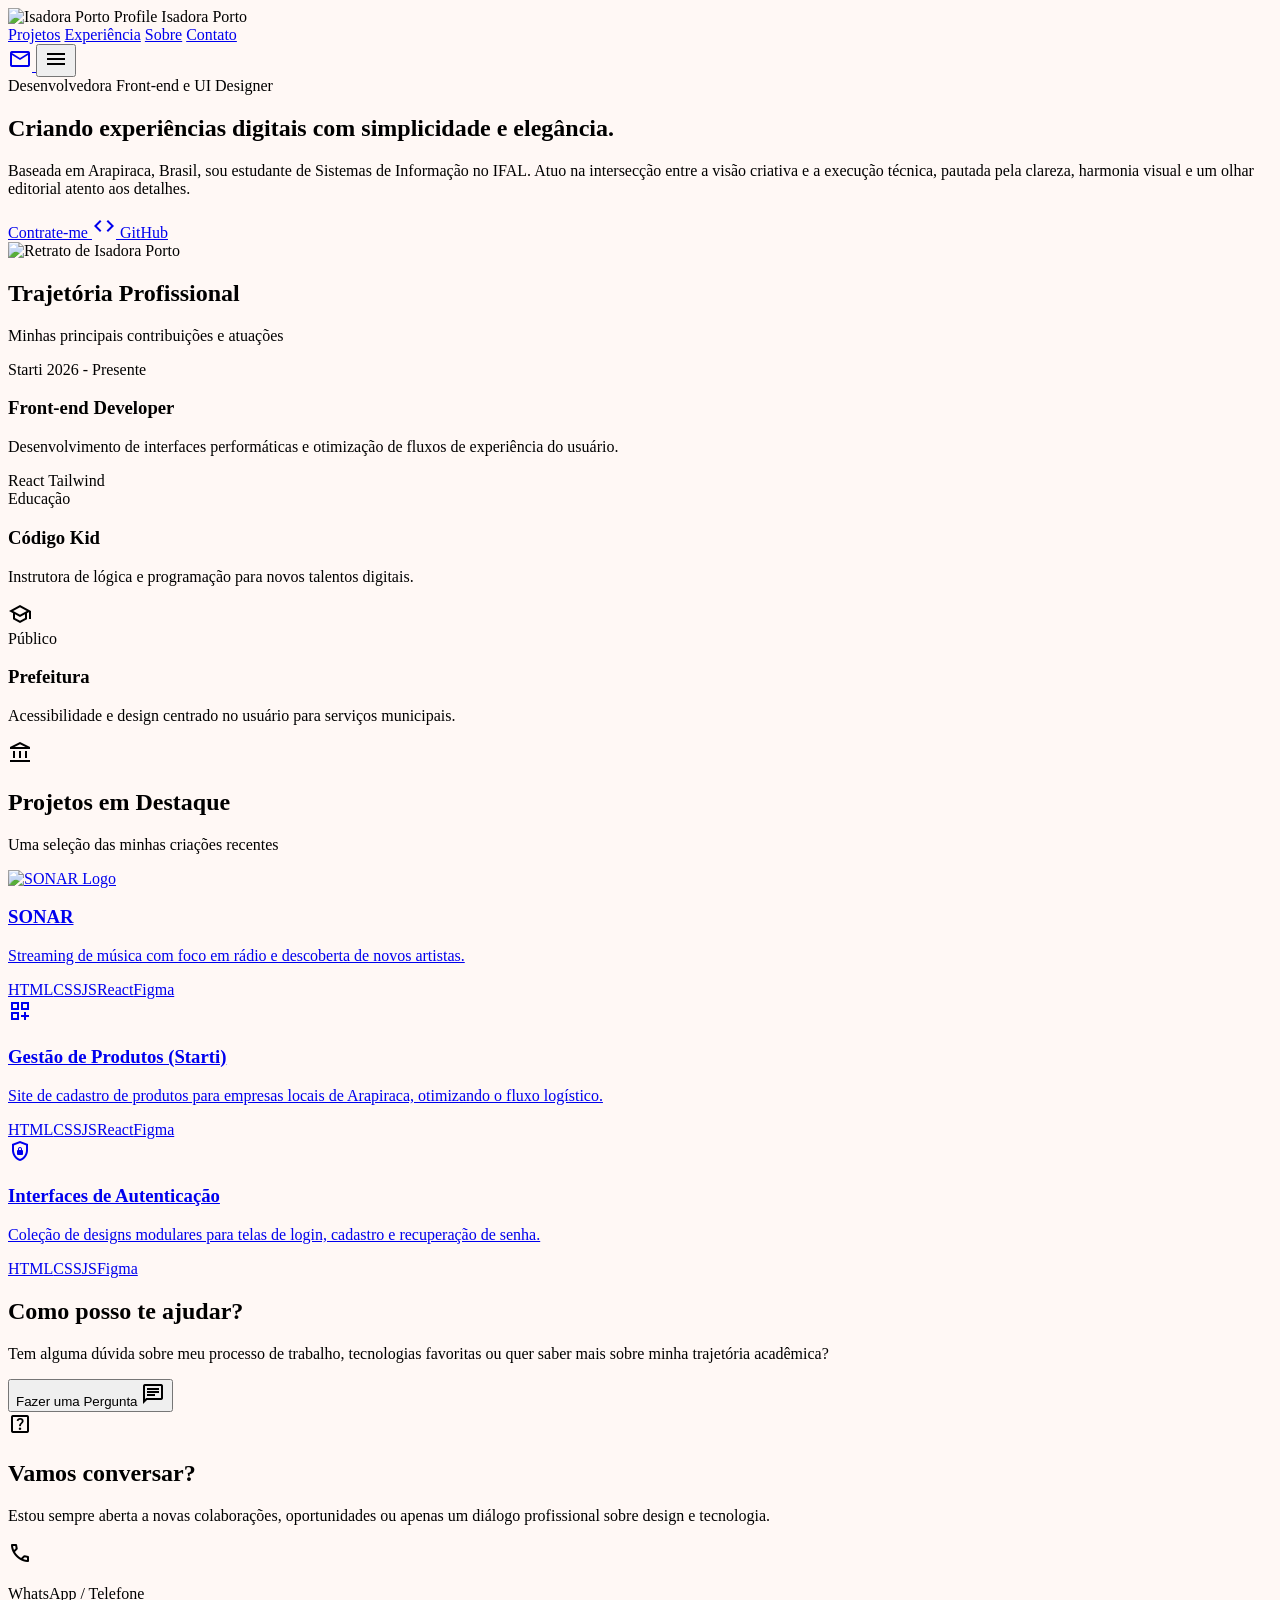
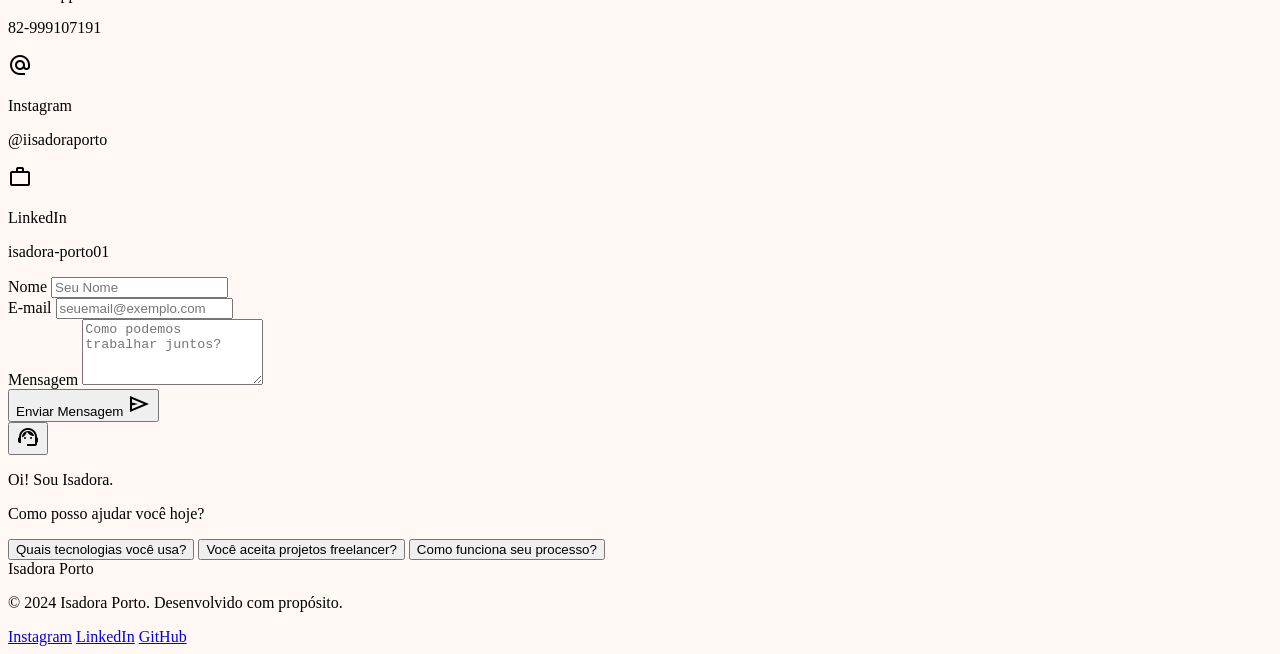
==== index.html @ 4c844b3c "update" ====
<!DOCTYPE html>

<html lang="pt-br"><head>
<meta charset="utf-8"/>
<meta content="width=device-width, initial-scale=1.0" name="viewport"/>
<title>Isadora Porto | Desenvolvedora Front-end e UI Designer</title>
<script src="https://cdn.tailwindcss.com?plugins=forms,container-queries"></script>
<link href="https://fonts.googleapis.com/css2?family=Manrope:wght@400;500;600;700;800&amp;display=swap" rel="stylesheet"/>
<link href="https://fonts.googleapis.com/css2?family=Material+Symbols+Outlined:wght,FILL@100..700,0..1&amp;display=swap" rel="stylesheet"/>
<script id="tailwind-config">
      tailwind.config = {
        darkMode: "class",
        theme: {
          extend: {
            "colors": {
                    "tertiary-fixed": "#f2e0c3",
                    "surface-container-high": "#efe6e2",
                    "primary-container": "#ba5737",
                    "surface-tint": "#9e4223",
                    "on-primary-container": "#fffbff",
                    "secondary-fixed": "#ffe088",
                    "inverse-primary": "#ffb59e",
                    "on-secondary-fixed-variant": "#574500",
                    "outline-variant": "#dcc0b9",
                    "surface-container": "#f5ece7",
                    "on-tertiary": "#ffffff",
                    "error": "#ba1a1a",
                    "surface": "#fff8f5",
                    "on-secondary-container": "#745c00",
                    "secondary-fixed-dim": "#e9c349",
                    "outline": "#89726b",
                    "on-tertiary-fixed": "#231a08",
                    "tertiary-fixed-dim": "#d5c5a8",
                    "tertiary-container": "#80735b",
                    "error-container": "#ffdad6",
                    "surface-container-highest": "#e9e1dc",
                    "on-primary-fixed-variant": "#7e2b0e",
                    "on-secondary-fixed": "#241a00",
                    "tertiary": "#675a43",
                    "background": "#fff8f5",
                    "on-surface": "#1e1b18",
                    "surface-dim": "#e1d8d4",
                    "on-tertiary-container": "#fffbff",
                    "secondary-container": "#fed65b",
                    "inverse-on-surface": "#f8efea",
                    "on-primary-fixed": "#3a0b00",
                    "on-secondary": "#ffffff",
                    "surface-container-low": "#fbf2ed",
                    "on-error-container": "#93000a",
                    "on-surface-variant": "#56423c",
                    "on-tertiary-fixed-variant": "#504530",
                    "on-error": "#ffffff",
                    "primary-fixed": "#ffdbd0",
                    "primary": "#9b4021",
                    "on-background": "#1e1b18",
                    "surface-variant": "#e9e1dc",
                    "on-primary": "#ffffff",
                    "inverse-surface": "#34302c",
                    "surface-container-lowest": "#ffffff",
                    "secondary": "#735c00",
                    "surface-bright": "#fff8f5",
                    "primary-fixed-dim": "#ffb59e"
            },
            "borderRadius": {
                    "DEFAULT": "0.125rem",
                    "lg": "0.25rem",
                    "xl": "0.5rem",
                    "full": "0.75rem"
            },
            "spacing": {
                    "md": "24px",
                    "sm": "12px",
                    "gutter": "24px",
                    "xl": "80px",
                    "lg": "48px",
                    "xs": "4px",
                    "margin-mobile": "20px",
                    "base": "8px",
                    "margin-desktop": "64px"
            },
            "fontFamily": {
                    "headline-xl": ["Manrope"],
                    "label-md": ["Manrope"],
                    "headline-lg-mobile": ["Manrope"],
                    "headline-lg": ["Manrope"],
                    "body-md": ["Manrope"],
                    "caption": ["Manrope"],
                    "body-lg": ["Manrope"]
            },
            "fontSize": {
                    "headline-xl": ["48px", {"lineHeight": "1.1", "letterSpacing": "-0.02em", "fontWeight": "700"}],
                    "label-md": ["14px", {"lineHeight": "1.2", "letterSpacing": "0.05em", "fontWeight": "600"}],
                    "headline-lg-mobile": ["28px", {"lineHeight": "1.2", "fontWeight": "600"}],
                    "headline-lg": ["32px", {"lineHeight": "1.2", "letterSpacing": "-0.01em", "fontWeight": "600"}],
                    "body-md": ["16px", {"lineHeight": "1.5", "fontWeight": "400"}],
                    "caption": ["12px", {"lineHeight": "1.4", "fontWeight": "500"}],
                    "body-lg": ["18px", {"lineHeight": "1.6", "fontWeight": "400"}]
            }
          },
        },
      }
    </script>
<style>
      body { background-color: #fff8f5; overflow-x: hidden; }
      .material-symbols-outlined {
        font-variation-settings: 'FILL' 0, 'wght' 400, 'GRAD' 0, 'opsz' 24;
      }
      .glass-card {
        background: rgba(255, 255, 255, 0.6);
        backdrop-filter: blur(10px);
        border: 1px solid rgba(230, 213, 184, 0.5);
      }
      .sahara-shape {
        position: absolute;
        z-index: -1;
        pointer-events: none;
        opacity: 0.15;
        animation: float 20s ease-in-out infinite alternate;
      }
      
      @keyframes float {
        0% { transform: translate(0, 0) rotate(0deg); }
        50% { transform: translate(20px, -20px) rotate(5deg); }
        100% { transform: translate(-10px, 15px) rotate(-3deg); }
      }

      .scroll-reveal {
        opacity: 0;
        transform: translateY(30px);
        transition: all 0.8s cubic-bezier(0.4, 0, 0.2, 1);
      }
      
      .scroll-reveal.active {
        opacity: 1;
        transform: translateY(0);
      }

      .transition-all {
        transition-duration: 300ms;
        transition-timing-function: ease;
      }

      .card-hover {
        transition: all 0.3s ease;
      }
      .card-hover:hover {
        transform: translateY(-8px);
        box-shadow: 0 20px 40px rgba(155, 64, 33, 0.1);
      }
    </style>
</head>
<body class="font-body-md text-on-surface selection:bg-primary-fixed selection:text-on-primary-fixed relative">
<!-- Enhanced Background Graphics -->
<div class="sahara-shape top-[-5%] left-[60%] w-[35vw] h-[35vw] rounded-full bg-primary-fixed-dim opacity-20 blur-3xl" style="animation-delay: 0s;"></div>
<div class="sahara-shape top-[25%] left-[-10%] w-[40vw] h-[25vw] rounded-[50%_50%_30%_70%/50%_30%_70%_50%] bg-secondary-fixed opacity-15 blur-2xl" style="animation-delay: -5s;"></div>
<div class="sahara-shape bottom-[20%] right-[10%] w-[25vw] h-[25vw] rounded-full bg-tertiary-fixed opacity-20 blur-3xl" style="animation-delay: -2s;"></div>
<div class="sahara-shape top-[20%] right-[15%] w-[15vw] h-[15vw] rounded-full bg-secondary-fixed opacity-10 blur-2xl" style="animation-delay: -8s;"></div>
<div class="sahara-shape top-[60%] left-[10%] w-[20vw] h-[10vw] rounded-full bg-primary-fixed opacity-10 blur-3xl" style="animation-delay: -12s;"></div>
<div class="sahara-shape top-[80%] right-[5%] w-[12vw] h-[12vw] rounded-xl rotate-12 bg-tertiary-fixed opacity-10 blur-xl" style="animation-delay: -4s;"></div>
<div class="sahara-shape top-[15%] left-[40%] w-[10vw] h-[2px] bg-primary rotate-45 opacity-10" style="animation-delay: -1s;"></div>
<div class="sahara-shape top-[45%] right-[25%] w-[150px] h-[150px] border border-secondary rounded-full opacity-10" style="animation-delay: -15s;"></div>
<div class="sahara-shape bottom-[35%] left-[15%] w-[80px] h-[80px] bg-tertiary-container rounded-lg rotate-12 opacity-5" style="animation-delay: -7s;"></div>
<div class="sahara-shape top-[10%] -left-[10%] w-[40vw] h-[40vw] rounded-full bg-primary-fixed-dim blur-3xl" style="animation-delay: -3s;"></div>
<div class="sahara-shape top-[40%] -right-[5%] w-[30vw] h-[30vw] rotate-45 bg-secondary-fixed blur-3xl" style="animation-delay: -9s;"></div>
<div class="sahara-shape bottom-[10%] left-[5%] w-[25vw] h-[25vw] rounded-[40%_60%_70%_30%/40%_50%_60%_70%] bg-tertiary-fixed blur-3xl" style="animation-delay: -11s;"></div>
<!-- TopNavBar -->
<nav class="fixed top-0 left-0 w-full z-50 transition-all duration-500">
<div class="flex justify-between items-center max-w-7xl mx-auto px-margin-mobile md:px-margin-desktop py-md w-full">
<div class="flex items-center gap-sm">
<img alt="Isadora Porto Profile" class="w-10 h-10 rounded-full object-cover border-2 border-primary-fixed hover:scale-110 transition-transform cursor-pointer" src="https://lh3.googleusercontent.com/aida-public/[base64]"/>
<span class="font-headline-lg text-headline-lg font-bold text-on-surface">Isadora Porto</span>
</div>
<div class="hidden md:flex gap-lg items-center">
<a class="text-on-surface-variant hover:text-primary transition-colors font-label-md text-label-md relative after:content-[''] after:absolute after:-bottom-1 after:left-0 after:w-0 after:h-0.5 after:bg-primary hover:after:w-full after:transition-all" href="#projects">Projetos</a>
<a class="text-on-surface-variant hover:text-primary transition-colors font-label-md text-label-md relative after:content-[''] after:absolute after:-bottom-1 after:left-0 after:w-0 after:h-0.5 after:bg-primary hover:after:w-full after:transition-all" href="#experience">Experiência</a>
<a class="text-primary font-bold border-b-2 border-primary font-label-md text-label-md" href="#about">Sobre</a>
<a class="text-on-surface-variant hover:text-primary transition-colors font-label-md text-label-md relative after:content-[''] after:absolute after:-bottom-1 after:left-0 after:w-0 after:h-0.5 after:bg-primary hover:after:w-full after:transition-all" href="#contact">Contato</a>
</div>
<div class="flex items-center gap-md">
<a class="text-primary hover:scale-125 transition-transform" href="mailto:isadoraporto@example.com">
<span class="material-symbols-outlined" data-icon="mail">mail</span>
</a>
<button class="md:hidden text-on-surface hover:rotate-90 transition-transform">
<span class="material-symbols-outlined" data-icon="menu">menu</span>
</button>
</div>
</div>
</nav>
<main class="pt-32 pb-xl px-margin-mobile md:px-margin-desktop max-w-7xl mx-auto relative z-10">
<!-- Hero Section: About Me -->
<section class="grid grid-cols-1 lg:grid-cols-12 gap-lg items-center mb-xl scroll-reveal active" id="about">
<div class="lg:col-span-7 order-2 lg:order-1">
<span class="font-label-md text-label-md text-primary tracking-widest uppercase mb-sm block">Desenvolvedora Front-end e UI Designer</span>
<h1 class="font-headline-xl text-headline-xl text-on-surface mb-md">
                    Criando experiências digitais com <span class="text-primary italic">simplicidade</span> e elegância.
                </h1>
<p class="font-body-lg text-body-lg text-on-surface-variant max-w-2xl mb-lg leading-relaxed">Baseada em Arapiraca, Brasil, sou estudante de Sistemas de Informação no IFAL. Atuo na intersecção entre a visão criativa e a execução técnica, pautada pela clareza, harmonia visual e um olhar editorial atento aos detalhes.</p>
<div class="flex flex-wrap gap-md">
<a class="bg-primary text-on-primary px-lg py-sm rounded-lg font-label-md text-label-md hover:brightness-110 hover:scale-105 hover:shadow-[0_0_20px_rgba(155,64,33,0.3)] transition-all active:scale-95 shadow-sm" href="#contact">
                        Contrate-me
                    </a>
<a class="border border-outline-variant px-lg py-sm rounded-lg font-label-md text-label-md hover:bg-surface-container hover:scale-105 transition-all flex items-center gap-sm bg-secondary-container text-on-secondary-container" href="https://github.com/isadoraporto" target="_blank">
<span class="material-symbols-outlined" data-icon="code">code</span> GitHub
                    </a>
</div>
</div>
<div class="lg:col-span-5 order-1 lg:order-2 flex justify-center">
<div class="relative w-full max-w-[400px]">
<div class="absolute -top-4 -right-4 w-full h-full border-2 border-primary-fixed rounded-full -z-10 translate-x-2 translate-y-2 animate-pulse"></div>
<img alt="Retrato de Isadora Porto" class="w-full h-auto rounded-full object-cover shadow-lg aspect-square hover:scale-105 transition-transform duration-700 cursor-zoom-in" src="https://lh3.googleusercontent.com/aida-public/[base64]"/>
</div>
</div>
</section>
<!-- Experience: Condensed Bento Grid -->
<section class="mb-xl scroll-reveal" id="experience">
<div class="flex flex-col md:flex-row justify-between items-end mb-lg gap-md">
<div>
<h2 class="font-headline-lg text-headline-lg text-on-surface">Trajetória Profissional</h2>
<p class="font-body-md text-body-md text-on-surface-variant">Minhas principais contribuições e atuações</p>
</div>
<div class="h-px bg-outline-variant flex-grow mx-lg hidden md:block mb-4"></div>
</div>
<div class="grid grid-cols-1 gap-gutter md:grid-cols-3">
<!-- Starti Card -->
<div class="bg-white p-md rounded-xl shadow-[0_4px_20px_rgba(45,41,38,0.04)] border border-outline-variant/30 flex flex-col justify-between card-hover group">
<div>
<div class="flex justify-between items-start mb-sm">
<span class="bg-tertiary-fixed text-on-tertiary-fixed px-sm py-xs rounded font-label-md text-label-md uppercase tracking-wider group-hover:bg-tertiary group-hover:text-white transition-colors">Starti</span>
<span class="font-caption text-caption text-on-surface-variant italic">2026 - Presente</span>
</div>
<h3 class="font-headline-lg text-headline-lg-mobile mb-xs group-hover:text-primary transition-colors">Front-end Developer</h3>
<p class="font-body-md text-body-md text-on-surface-variant leading-tight mb-md">
                            Desenvolvimento de interfaces performáticas e otimização de fluxos de experiência do usuário.
                        </p>
</div>
<div class="flex gap-xs flex-wrap">
<span class="bg-surface-container-high text-on-surface-variant px-sm py-xs rounded-full font-caption text-caption">React</span>
<span class="bg-surface-container-high text-on-surface-variant px-sm py-xs rounded-full font-caption text-caption">Tailwind</span>
</div>
</div>
<!-- Código Kid Card -->
<div class="bg-primary text-on-primary p-md rounded-xl shadow-lg flex flex-col justify-between card-hover hover:brightness-110 group">
<div>
<div class="flex justify-between items-start mb-sm">
<span class="bg-white/20 text-white px-sm py-xs rounded font-label-md text-label-md uppercase tracking-wider">Educação</span>
</div>
<h3 class="font-headline-lg text-headline-lg-mobile mb-xs">Código Kid</h3>
<p class="font-caption text-caption text-white/90 leading-tight">
                            Instrutora de lógica e programação para novos talentos digitais.
                        </p>
</div>
<div class="mt-md text-right group-hover:translate-x-2 transition-transform">
<span class="material-symbols-outlined text-2xl" data-icon="school">school</span>
</div>
</div>
<!-- Prefeitura Card -->
<div class="bg-surface-container-low p-md rounded-xl border border-outline-variant shadow-sm flex flex-col justify-between card-hover group">
<div>
<div class="flex justify-between items-start mb-sm">
<span class="bg-primary-fixed text-on-primary-fixed px-sm py-xs rounded font-label-md text-label-md uppercase tracking-wider group-hover:bg-primary group-hover:text-white transition-colors">Público</span>
</div>
<h3 class="font-headline-lg text-headline-lg-mobile mb-xs group-hover:text-primary transition-colors">Prefeitura</h3>
<p class="font-caption text-caption text-on-surface-variant leading-tight">
                            Acessibilidade e design centrado no usuário para serviços municipais.
                        </p>
</div>
<div class="mt-md text-right text-primary group-hover:scale-125 transition-transform">
<span class="material-symbols-outlined text-2xl" data-icon="account_balance">account_balance</span>
</div>
</div>
</div>
</section>
<!-- Projects Section -->
<section class="mb-xl scroll-reveal" id="projects">
<div class="flex flex-col md:flex-row justify-between items-end mb-lg gap-md">
<div>
<h2 class="font-headline-lg text-headline-lg text-on-surface">Projetos em Destaque</h2>
<p class="font-body-md text-body-md text-on-surface-variant">Uma seleção das minhas criações recentes</p>
</div>
<div class="h-px bg-outline-variant flex-grow mx-lg hidden md:block mb-4"></div>
</div>
<div class="grid grid-cols-1 md:grid-cols-3 gap-gutter">
<a class="bg-white p-lg rounded-xl border border-outline-variant/30 card-hover flex flex-col group" href="#">
<div class="w-full aspect-video bg-surface-container rounded-lg mb-md flex items-center justify-center group-hover:bg-primary-fixed/30 transition-colors overflow-hidden">
<img alt="SONAR Logo" class="w-full h-full object-contain p-4 group-hover:scale-110 transition-transform duration-500" src="https://lh3.googleusercontent.com/aida-public/[base64]"/>
</div>
<h3 class="font-headline-lg text-headline-lg-mobile mb-xs group-hover:text-primary transition-colors">SONAR</h3>
<p class="font-body-md text-body-md text-on-surface-variant flex-grow">Streaming de música com foco em rádio e descoberta de novos artistas.</p>
<div class="flex flex-wrap gap-xs mt-md"><span class="bg-surface-container-high text-on-surface-variant px-sm py-0.5 rounded-full text-[10px] font-semibold uppercase tracking-wider">HTML</span><span class="bg-surface-container-high text-on-surface-variant px-sm py-0.5 rounded-full text-[10px] font-semibold uppercase tracking-wider">CSS</span><span class="bg-surface-container-high text-on-surface-variant px-sm py-0.5 rounded-full text-[10px] font-semibold uppercase tracking-wider">JS</span><span class="bg-surface-container-high text-on-surface-variant px-sm py-0.5 rounded-full text-[10px] font-semibold uppercase tracking-wider">React</span><span class="bg-surface-container-high text-on-surface-variant px-sm py-0.5 rounded-full text-[10px] font-semibold uppercase tracking-wider">Figma</span></div></a>
<a class="bg-white p-lg rounded-xl border border-outline-variant/30 card-hover flex flex-col group" href="#">
<div class="w-full aspect-video bg-surface-container rounded-lg mb-md flex items-center justify-center group-hover:bg-primary-fixed/30 transition-colors">
<span class="material-symbols-outlined text-4xl text-primary group-hover:scale-125 transition-transform duration-500" data-icon="dashboard_customize">dashboard_customize</span>
</div>
<h3 class="font-headline-lg text-headline-lg-mobile mb-xs group-hover:text-primary transition-colors">Gestão de Produtos (Starti)</h3>
<p class="font-body-md text-body-md text-on-surface-variant flex-grow">Site de cadastro de produtos para empresas locais de Arapiraca, otimizando o fluxo logístico.</p>
<div class="flex flex-wrap gap-xs mt-md"><span class="bg-surface-container-high text-on-surface-variant px-sm py-0.5 rounded-full text-[10px] font-semibold uppercase tracking-wider">HTML</span><span class="bg-surface-container-high text-on-surface-variant px-sm py-0.5 rounded-full text-[10px] font-semibold uppercase tracking-wider">CSS</span><span class="bg-surface-container-high text-on-surface-variant px-sm py-0.5 rounded-full text-[10px] font-semibold uppercase tracking-wider">JS</span><span class="bg-surface-container-high text-on-surface-variant px-sm py-0.5 rounded-full text-[10px] font-semibold uppercase tracking-wider">React</span><span class="bg-surface-container-high text-on-surface-variant px-sm py-0.5 rounded-full text-[10px] font-semibold uppercase tracking-wider">Figma</span></div></a>
<a class="bg-white p-lg rounded-xl border border-outline-variant/30 card-hover flex flex-col group" href="#">
<div class="w-full aspect-video bg-surface-container rounded-lg mb-md flex items-center justify-center group-hover:bg-primary-fixed/30 transition-colors">
<span class="material-symbols-outlined text-4xl text-primary group-hover:scale-125 transition-transform duration-500" data-icon="shield_lock">shield_lock</span>
</div>
<h3 class="font-headline-lg text-headline-lg-mobile mb-xs group-hover:text-primary transition-colors">Interfaces de Autenticação</h3>
<p class="font-body-md text-body-md text-on-surface-variant flex-grow">Coleção de designs modulares para telas de login, cadastro e recuperação de senha.</p>
<div class="flex flex-wrap gap-xs mt-md"><span class="bg-surface-container-high text-on-surface-variant px-sm py-0.5 rounded-full text-[10px] font-semibold uppercase tracking-wider">HTML</span><span class="bg-surface-container-high text-on-surface-variant px-sm py-0.5 rounded-full text-[10px] font-semibold uppercase tracking-wider">CSS</span><span class="bg-surface-container-high text-on-surface-variant px-sm py-0.5 rounded-full text-[10px] font-semibold uppercase tracking-wider">JS</span><span class="bg-surface-container-high text-on-surface-variant px-sm py-0.5 rounded-full text-[10px] font-semibold uppercase tracking-wider">Figma</span></div></a>
</div>
</section>
<!-- Interactivity: Help Section -->
<section class="mb-xl bg-secondary-container text-on-secondary-container p-xl rounded-2xl relative overflow-hidden scroll-reveal" id="help-section">
<div class="absolute top-0 right-0 w-64 h-64 bg-white/10 rounded-full -mr-32 -mt-32 animate-pulse"></div>
<div class="relative z-10 flex flex-col md:flex-row items-center justify-between gap-lg">
<div class="max-w-xl">
<h2 class="font-headline-xl text-headline-xl mb-md">Como posso te ajudar?</h2>
<p class="font-body-lg text-body-lg mb-lg opacity-90">Tem alguma dúvida sobre meu processo de trabalho, tecnologias favoritas ou quer saber mais sobre minha trajetória acadêmica?</p>
<div class="flex gap-md">
<button class="bg-on-secondary-container text-secondary-container px-lg py-sm rounded-lg font-bold hover:brightness-110 hover:scale-105 hover:shadow-xl transition-all flex items-center gap-sm active:scale-95 group">
                            Fazer uma Pergunta <span class="material-symbols-outlined group-hover:translate-x-1 transition-transform">chat</span>
</button>
</div>
</div>
<div class="hidden md:block">
<span class="material-symbols-outlined text-[120px] opacity-20 animate-bounce" data-icon="help_center" style="animation-duration: 3s;">help_center</span>
</div>
</div>
</section>
<!-- Contact & Connections -->
<section class="grid grid-cols-1 lg:grid-cols-2 gap-xl bg-white p-lg md:p-xl rounded-2xl shadow-[0_4px_20px_rgba(45,41,38,0.04)] border border-outline-variant/20 scroll-reveal" id="contact">
<div>
<h2 class="font-headline-xl text-headline-xl mb-md">Vamos conversar?</h2>
<p class="font-body-lg text-body-lg text-on-surface-variant mb-lg">
                    Estou sempre aberta a novas colaborações, oportunidades ou apenas um diálogo profissional sobre design e tecnologia.
                </p>
<div class="space-y-md">
<div class="flex items-center gap-md group cursor-pointer">
<div class="w-12 h-12 rounded-full bg-surface-container flex items-center justify-center group-hover:bg-primary group-hover:scale-110 transition-all">
<span class="material-symbols-outlined text-primary group-hover:text-white transition-colors" data-icon="phone">phone</span>
</div>
<div>
<p class="font-caption text-caption text-on-surface-variant">WhatsApp / Telefone</p>
<p class="font-body-md text-body-md font-bold text-on-surface group-hover:text-primary transition-colors">82-999107191</p>
</div>
</div>
<div class="flex items-center gap-md group cursor-pointer">
<div class="w-12 h-12 rounded-full bg-surface-container flex items-center justify-center group-hover:bg-primary group-hover:scale-110 transition-all">
<span class="material-symbols-outlined text-primary group-hover:text-white transition-colors" data-icon="alternate_email">alternate_email</span>
</div>
<div>
<p class="font-caption text-caption text-on-surface-variant">Instagram</p>
<p class="font-body-md text-body-md font-bold text-on-surface group-hover:text-primary transition-colors">@iisadoraporto</p>
</div>
</div>
<div class="flex items-center gap-md group cursor-pointer">
<div class="w-12 h-12 rounded-full bg-surface-container flex items-center justify-center group-hover:bg-primary group-hover:scale-110 transition-all">
<span class="material-symbols-outlined text-primary group-hover:text-white transition-colors" data-icon="work">work</span>
</div>
<div>
<p class="font-caption text-caption text-on-surface-variant">LinkedIn</p>
<p class="font-body-md text-body-md font-bold text-on-surface group-hover:text-primary transition-colors">isadora-porto01</p>
</div>
</div>
</div>
</div>
<div class="bg-surface-container-low p-md md:p-lg rounded-xl">
<form class="space-y-md">
<div>
<label class="font-label-md text-label-md block mb-xs text-on-surface-variant">Nome</label>
<input class="w-full bg-white border border-outline-variant rounded-lg p-sm focus:ring-2 focus:ring-primary focus:border-primary outline-none transition-all" placeholder="Seu Nome" type="text"/>
</div>
<div>
<label class="font-label-md text-label-md block mb-xs text-on-surface-variant">E-mail</label>
<input class="w-full bg-white border border-outline-variant rounded-lg p-sm focus:ring-2 focus:ring-primary focus:border-primary outline-none transition-all" placeholder="seuemail@exemplo.com" type="email"/>
</div>
<div>
<label class="font-label-md text-label-md block mb-xs text-on-surface-variant">Mensagem</label>
<textarea class="w-full bg-white border border-outline-variant rounded-lg p-sm focus:ring-2 focus:ring-primary focus:border-primary outline-none transition-all" placeholder="Como podemos trabalhar juntos?" rows="4"></textarea>
</div>
<button class="w-full bg-primary text-on-primary py-md rounded-lg font-bold hover:brightness-110 hover:scale-[1.02] hover:shadow-[0_0_20px_rgba(155,64,33,0.3)] transition-all flex justify-center items-center gap-sm active:scale-95 group" type="submit">
                        Enviar Mensagem <span class="material-symbols-outlined group-hover:translate-x-1 transition-transform" data-icon="send">send</span>
</button>
</form>
</div>
</section>
</main>
<!-- Floating Chat Box Placeholder -->
<div class="fixed bottom-6 right-6 z-[60] group">
<button class="bg-primary text-on-primary w-14 h-14 rounded-full shadow-lg flex items-center justify-center hover:scale-110 hover:shadow-2xl transition-all duration-300">
<span class="material-symbols-outlined animate-pulse">support_agent</span>
</button>
<div class="absolute bottom-16 right-0 w-72 bg-white rounded-xl shadow-2xl p-md border border-outline-variant scale-0 origin-bottom-right group-hover:scale-100 transition-all duration-500 cubic-bezier(0.175, 0.885, 0.32, 1.275) opacity-0 group-hover:opacity-100">
<p class="font-bold mb-xs text-on-surface">Oi! Sou Isadora.</p>
<p class="text-caption text-on-surface-variant mb-md">Como posso ajudar você hoje?</p>
<div class="space-y-xs">
<button class="w-full text-left p-sm text-caption bg-surface-container rounded-lg hover:bg-primary hover:text-white transition-all transform hover:translate-x-1">Quais tecnologias você usa?</button>
<button class="w-full text-left p-sm text-caption bg-surface-container rounded-lg hover:bg-primary hover:text-white transition-all transform hover:translate-x-1">Você aceita projetos freelancer?</button>
<button class="w-full text-left p-sm text-caption bg-surface-container rounded-lg hover:bg-primary hover:text-white transition-all transform hover:translate-x-1">Como funciona seu processo?</button>
</div>
</div>
</div>
<!-- Footer -->
<footer class="bg-surface-container border-t border-outline-variant relative z-10">
<div class="max-w-7xl mx-auto px-margin-mobile md:px-margin-desktop py-lg w-full flex flex-col md:flex-row justify-between items-center gap-md">
<div class="flex flex-col items-center md:items-start">
<span class="font-label-md text-label-md font-bold text-on-surface hover:text-primary transition-colors cursor-default">Isadora Porto</span>
<p class="font-caption text-caption text-on-surface-variant mt-xs">© 2024 Isadora Porto. Desenvolvido com propósito.</p>
</div>
<div class="flex gap-lg">
<a class="text-on-surface-variant hover:text-primary transition-all flex items-center gap-xs font-label-md text-label-md hover:scale-110" href="https://instagram.com/iisadoraporto" target="_blank">Instagram</a>
<a class="text-on-surface-variant hover:text-primary transition-all flex items-center gap-xs font-label-md text-label-md hover:scale-110" href="https://linkedin.com/in/isadora-porto01" target="_blank">LinkedIn</a>
<a class="text-on-surface-variant hover:text-primary transition-all flex items-center gap-xs font-label-md text-label-md hover:scale-110" href="https://github.com/isadoraporto" target="_blank">GitHub</a>
</div>
</div>
</footer>
<script>
        // Scroll Animations Handler
        const revealElements = document.querySelectorAll('.scroll-reveal');
        const revealObserver = new IntersectionObserver((entries) => {
            entries.forEach(entry => {
                if (entry.isIntersecting) {
                    entry.target.classList.add('active');
                }
            });
        }, { threshold: 0.1 });

        revealElements.forEach(el => revealObserver.observe(el));

        // Navbar Scroll Effect
        window.addEventListener('scroll', () => {
            const nav = document.querySelector('nav');
            if (window.scrollY > 50) {
                nav.classList.add('shadow-md', 'bg-background/95', 'backdrop-blur-md', 'py-1');
            } else {
                nav.classList.remove('shadow-md', 'bg-background/95', 'backdrop-blur-md', 'py-1');
            }
        });

        // Smooth Scrolling
        document.querySelectorAll('a[href^="#"]').forEach(anchor => {
            anchor.addEventListener('click', function (e) {
                e.preventDefault();
                const target = document.querySelector(this.getAttribute('href'));
                if (target) {
                    target.scrollIntoView({
                        behavior: 'smooth'
                    });
                }
            });
        });
    </script>
</body></html>
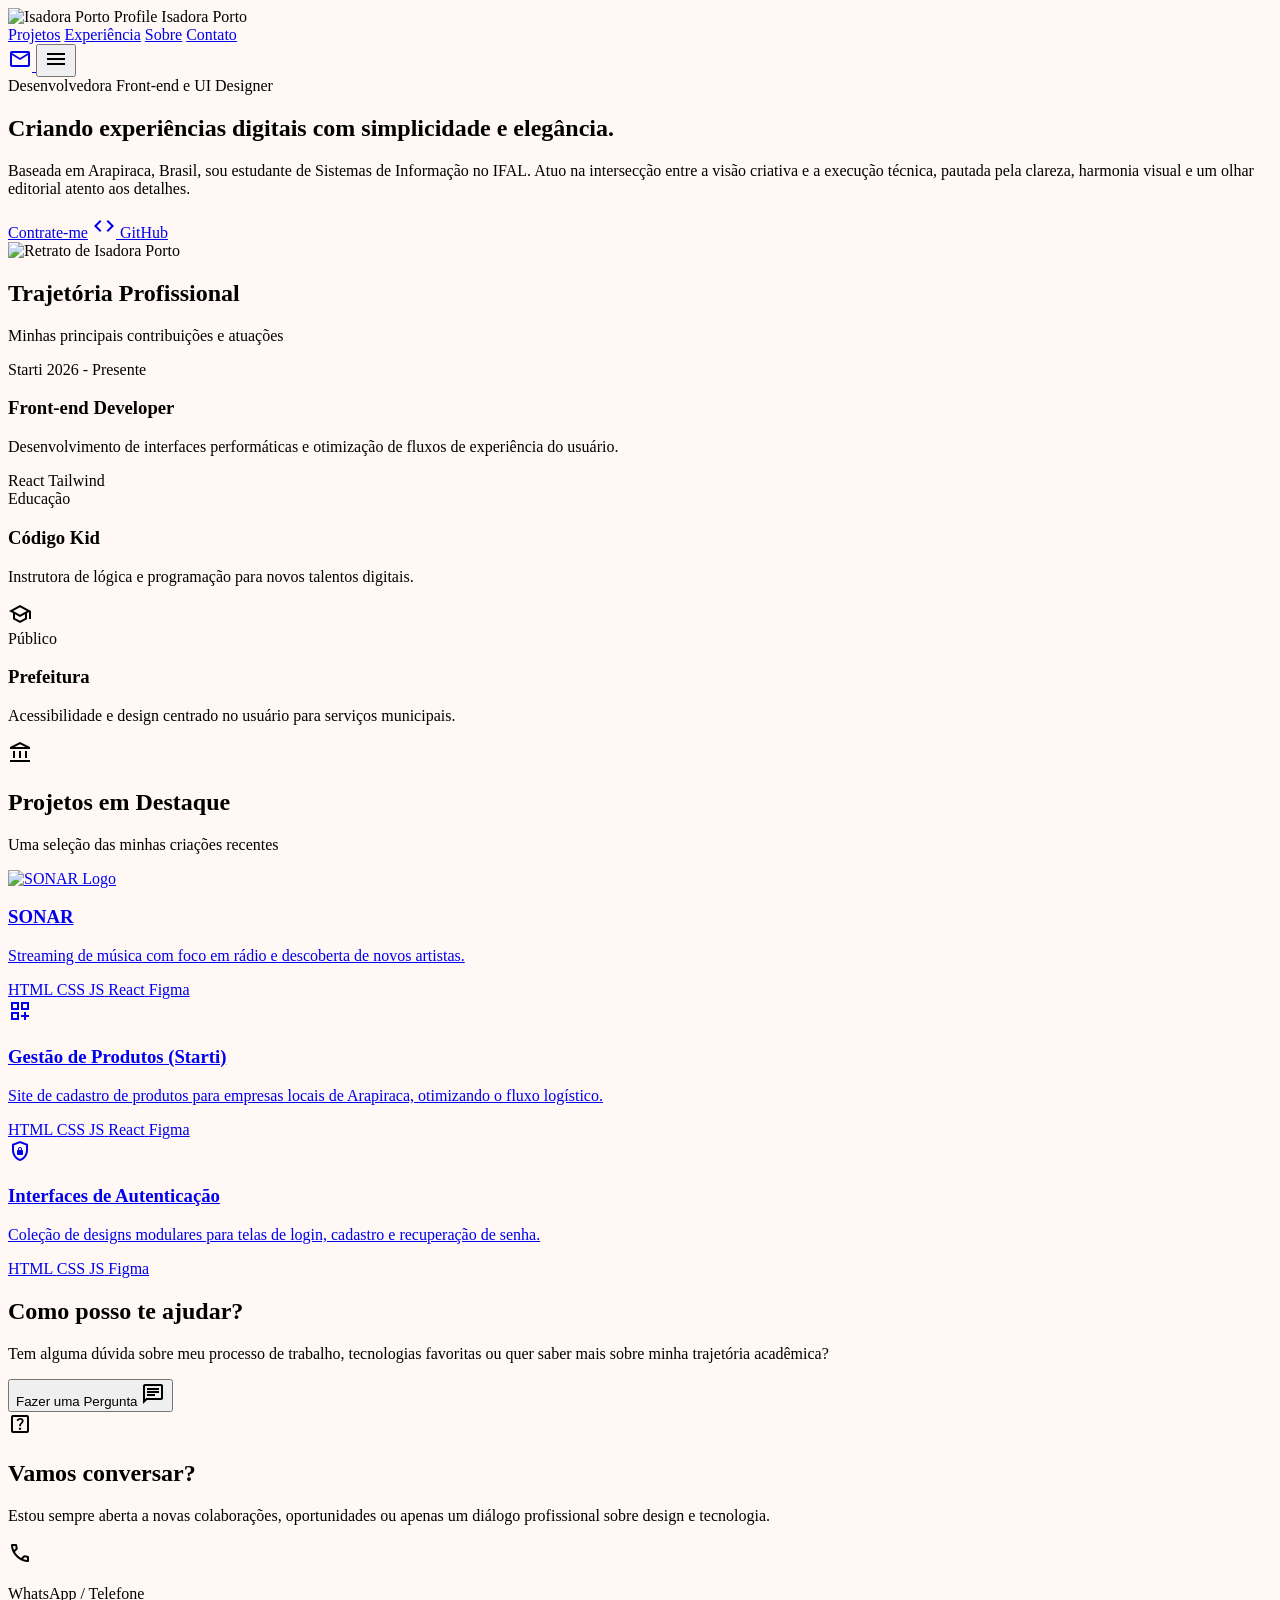
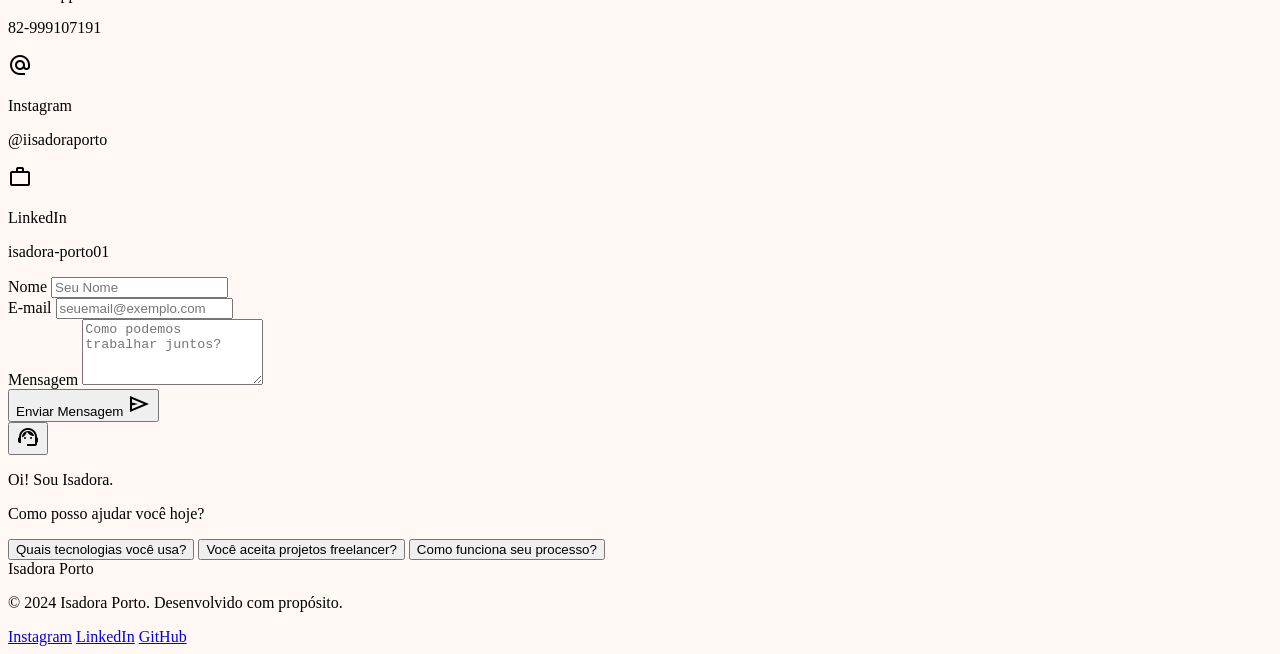
==== commit e4f4a86c: "update" ====
--- a/index.html
+++ b/index.html
@@ -1,447 +1,391 @@
 <!DOCTYPE html>
-
-<html lang="pt-br"><head>
-<meta charset="utf-8"/>
-<meta content="width=device-width, initial-scale=1.0" name="viewport"/>
-<title>Isadora Porto | Desenvolvedora Front-end e UI Designer</title>
-<script src="https://cdn.tailwindcss.com?plugins=forms,container-queries"></script>
-<link href="https://fonts.googleapis.com/css2?family=Manrope:wght@400;500;600;700;800&amp;display=swap" rel="stylesheet"/>
-<link href="https://fonts.googleapis.com/css2?family=Material+Symbols+Outlined:wght,FILL@100..700,0..1&amp;display=swap" rel="stylesheet"/>
-<script id="tailwind-config">
-      tailwind.config = {
-        darkMode: "class",
-        theme: {
-          extend: {
-            "colors": {
-                    "tertiary-fixed": "#f2e0c3",
-                    "surface-container-high": "#efe6e2",
-                    "primary-container": "#ba5737",
-                    "surface-tint": "#9e4223",
-                    "on-primary-container": "#fffbff",
-                    "secondary-fixed": "#ffe088",
-                    "inverse-primary": "#ffb59e",
-                    "on-secondary-fixed-variant": "#574500",
-                    "outline-variant": "#dcc0b9",
-                    "surface-container": "#f5ece7",
-                    "on-tertiary": "#ffffff",
-                    "error": "#ba1a1a",
-                    "surface": "#fff8f5",
-                    "on-secondary-container": "#745c00",
-                    "secondary-fixed-dim": "#e9c349",
-                    "outline": "#89726b",
-                    "on-tertiary-fixed": "#231a08",
-                    "tertiary-fixed-dim": "#d5c5a8",
-                    "tertiary-container": "#80735b",
-                    "error-container": "#ffdad6",
-                    "surface-container-highest": "#e9e1dc",
-                    "on-primary-fixed-variant": "#7e2b0e",
-                    "on-secondary-fixed": "#241a00",
-                    "tertiary": "#675a43",
-                    "background": "#fff8f5",
-                    "on-surface": "#1e1b18",
-                    "surface-dim": "#e1d8d4",
-                    "on-tertiary-container": "#fffbff",
-                    "secondary-container": "#fed65b",
-                    "inverse-on-surface": "#f8efea",
-                    "on-primary-fixed": "#3a0b00",
-                    "on-secondary": "#ffffff",
-                    "surface-container-low": "#fbf2ed",
-                    "on-error-container": "#93000a",
-                    "on-surface-variant": "#56423c",
-                    "on-tertiary-fixed-variant": "#504530",
-                    "on-error": "#ffffff",
-                    "primary-fixed": "#ffdbd0",
-                    "primary": "#9b4021",
-                    "on-background": "#1e1b18",
-                    "surface-variant": "#e9e1dc",
-                    "on-primary": "#ffffff",
-                    "inverse-surface": "#34302c",
-                    "surface-container-lowest": "#ffffff",
-                    "secondary": "#735c00",
-                    "surface-bright": "#fff8f5",
-                    "primary-fixed-dim": "#ffb59e"
-            },
-            "borderRadius": {
-                    "DEFAULT": "0.125rem",
-                    "lg": "0.25rem",
-                    "xl": "0.5rem",
-                    "full": "0.75rem"
-            },
-            "spacing": {
-                    "md": "24px",
-                    "sm": "12px",
-                    "gutter": "24px",
-                    "xl": "80px",
-                    "lg": "48px",
-                    "xs": "4px",
-                    "margin-mobile": "20px",
-                    "base": "8px",
-                    "margin-desktop": "64px"
-            },
-            "fontFamily": {
-                    "headline-xl": ["Manrope"],
-                    "label-md": ["Manrope"],
-                    "headline-lg-mobile": ["Manrope"],
-                    "headline-lg": ["Manrope"],
-                    "body-md": ["Manrope"],
-                    "caption": ["Manrope"],
-                    "body-lg": ["Manrope"]
-            },
-            "fontSize": {
-                    "headline-xl": ["48px", {"lineHeight": "1.1", "letterSpacing": "-0.02em", "fontWeight": "700"}],
-                    "label-md": ["14px", {"lineHeight": "1.2", "letterSpacing": "0.05em", "fontWeight": "600"}],
-                    "headline-lg-mobile": ["28px", {"lineHeight": "1.2", "fontWeight": "600"}],
-                    "headline-lg": ["32px", {"lineHeight": "1.2", "letterSpacing": "-0.01em", "fontWeight": "600"}],
-                    "body-md": ["16px", {"lineHeight": "1.5", "fontWeight": "400"}],
-                    "caption": ["12px", {"lineHeight": "1.4", "fontWeight": "500"}],
-                    "body-lg": ["18px", {"lineHeight": "1.6", "fontWeight": "400"}]
-            }
+<html lang="pt-br">
+<head>
+  <meta charset="utf-8"/>
+  <meta content="width=device-width, initial-scale=1.0" name="viewport"/>
+  <title>Isadora Porto | Desenvolvedora Front-end e UI Designer</title>
+
+  <script src="https://cdn.tailwindcss.com?plugins=forms,container-queries"></script>
+  <link href="https://fonts.googleapis.com/css2?family=Manrope:wght@400;500;600;700;800&display=swap" rel="stylesheet"/>
+  <link href="https://fonts.googleapis.com/css2?family=Material+Symbols+Outlined:wght,FILL@100..700,0..1&display=swap" rel="stylesheet"/>
+
+  <script>
+    tailwind.config = {
+      darkMode: "class",
+      theme: {
+        extend: {
+          colors: {
+            "tertiary-fixed": "#f2e0c3",
+            "surface-container-high": "#efe6e2",
+            "primary-container": "#ba5737",
+            "surface-tint": "#9e4223",
+            "on-primary-container": "#fffbff",
+            "secondary-fixed": "#ffe088",
+            "inverse-primary": "#ffb59e",
+            "on-secondary-fixed-variant": "#574500",
+            "outline-variant": "#dcc0b9",
+            "surface-container": "#f5ece7",
+            "on-tertiary": "#ffffff",
+            "error": "#ba1a1a",
+            "surface": "#fff8f5",
+            "on-secondary-container": "#745c00",
+            "secondary-fixed-dim": "#e9c349",
+            "outline": "#89726b",
+            "on-tertiary-fixed": "#231a08",
+            "tertiary-fixed-dim": "#d5c5a8",
+            "tertiary-container": "#80735b",
+            "error-container": "#ffdad6",
+            "surface-container-highest": "#e9e1dc",
+            "on-primary-fixed-variant": "#7e2b0e",
+            "on-secondary-fixed": "#241a00",
+            "tertiary": "#675a43",
+            "background": "#fff8f5",
+            "on-surface": "#1e1b18",
+            "surface-dim": "#e1d8d4",
+            "on-tertiary-container": "#fffbff",
+            "secondary-container": "#fed65b",
+            "inverse-on-surface": "#f8efea",
+            "on-primary-fixed": "#3a0b00",
+            "on-secondary": "#ffffff",
+            "surface-container-low": "#fbf2ed",
+            "on-error-container": "#93000a",
+            "on-surface-variant": "#56423c",
+            "on-tertiary-fixed-variant": "#504530",
+            "on-error": "#ffffff",
+            "primary-fixed": "#ffdbd0",
+            "primary": "#9b4021",
+            "on-background": "#1e1b18",
+            "surface-variant": "#e9e1dc",
+            "on-primary": "#ffffff",
+            "inverse-surface": "#34302c",
+            "surface-container-lowest": "#ffffff",
+            "secondary": "#735c00",
+            "surface-bright": "#fff8f5",
+            "primary-fixed-dim": "#ffb59e"
           },
-        },
+          borderRadius: {
+            "DEFAULT": "0.125rem",
+            "lg": "0.25rem",
+            "xl": "0.5rem",
+            "full": "0.75rem"
+          },
+          spacing: {
+            "md": "24px",
+            "sm": "12px",
+            "gutter": "24px",
+            "xl": "80px",
+            "lg": "48px",
+            "xs": "4px",
+            "margin-mobile": "20px",
+            "base": "8px",
+            "margin-desktop": "64px"
+          },
+          fontFamily: {
+            "headline-xl": ["Manrope"],
+            "label-md": ["Manrope"],
+            "headline-lg-mobile": ["Manrope"],
+            "headline-lg": ["Manrope"],
+            "body-md": ["Manrope"],
+            "caption": ["Manrope"],
+            "body-lg": ["Manrope"]
+          },
+          fontSize: {
+            "headline-xl": ["48px", { lineHeight: "1.1", letterSpacing: "-0.02em", fontWeight: "700" }],
+            "label-md": ["14px", { lineHeight: "1.2", letterSpacing: "0.05em", fontWeight: "600" }],
+            "headline-lg-mobile": ["28px", { lineHeight: "1.2", fontWeight: "600" }],
+            "headline-lg": ["32px", { lineHeight: "1.2", letterSpacing: "-0.01em", fontWeight: "600" }],
+            "body-md": ["16px", { lineHeight: "1.5", fontWeight: "400" }],
+            "caption": ["12px", { lineHeight: "1.4", fontWeight: "500" }],
+            "body-lg": ["18px", { lineHeight: "1.6", fontWeight: "400" }]
+          }
+        }
       }
-    </script>
-<style>
-      body { background-color: #fff8f5; overflow-x: hidden; }
-      .material-symbols-outlined {
-        font-variation-settings: 'FILL' 0, 'wght' 400, 'GRAD' 0, 'opsz' 24;
-      }
-      .glass-card {
-        background: rgba(255, 255, 255, 0.6);
-        backdrop-filter: blur(10px);
-        border: 1px solid rgba(230, 213, 184, 0.5);
-      }
-      .sahara-shape {
-        position: absolute;
-        z-index: -1;
-        pointer-events: none;
-        opacity: 0.15;
-        animation: float 20s ease-in-out infinite alternate;
-      }
-      
-      @keyframes float {
-        0% { transform: translate(0, 0) rotate(0deg); }
-        50% { transform: translate(20px, -20px) rotate(5deg); }
-        100% { transform: translate(-10px, 15px) rotate(-3deg); }
-      }
-
-      .scroll-reveal {
-        opacity: 0;
-        transform: translateY(30px);
-        transition: all 0.8s cubic-bezier(0.4, 0, 0.2, 1);
-      }
-      
-      .scroll-reveal.active {
-        opacity: 1;
-        transform: translateY(0);
-      }
-
-      .transition-all {
-        transition-duration: 300ms;
-        transition-timing-function: ease;
-      }
-
-      .card-hover {
-        transition: all 0.3s ease;
-      }
-      .card-hover:hover {
-        transform: translateY(-8px);
-        box-shadow: 0 20px 40px rgba(155, 64, 33, 0.1);
-      }
-    </style>
+    }
+  </script>
+
+  <link rel="stylesheet" href="style.css"/>
 </head>
 <body class="font-body-md text-on-surface selection:bg-primary-fixed selection:text-on-primary-fixed relative">
-<!-- Enhanced Background Graphics -->
-<div class="sahara-shape top-[-5%] left-[60%] w-[35vw] h-[35vw] rounded-full bg-primary-fixed-dim opacity-20 blur-3xl" style="animation-delay: 0s;"></div>
-<div class="sahara-shape top-[25%] left-[-10%] w-[40vw] h-[25vw] rounded-[50%_50%_30%_70%/50%_30%_70%_50%] bg-secondary-fixed opacity-15 blur-2xl" style="animation-delay: -5s;"></div>
-<div class="sahara-shape bottom-[20%] right-[10%] w-[25vw] h-[25vw] rounded-full bg-tertiary-fixed opacity-20 blur-3xl" style="animation-delay: -2s;"></div>
-<div class="sahara-shape top-[20%] right-[15%] w-[15vw] h-[15vw] rounded-full bg-secondary-fixed opacity-10 blur-2xl" style="animation-delay: -8s;"></div>
-<div class="sahara-shape top-[60%] left-[10%] w-[20vw] h-[10vw] rounded-full bg-primary-fixed opacity-10 blur-3xl" style="animation-delay: -12s;"></div>
-<div class="sahara-shape top-[80%] right-[5%] w-[12vw] h-[12vw] rounded-xl rotate-12 bg-tertiary-fixed opacity-10 blur-xl" style="animation-delay: -4s;"></div>
-<div class="sahara-shape top-[15%] left-[40%] w-[10vw] h-[2px] bg-primary rotate-45 opacity-10" style="animation-delay: -1s;"></div>
-<div class="sahara-shape top-[45%] right-[25%] w-[150px] h-[150px] border border-secondary rounded-full opacity-10" style="animation-delay: -15s;"></div>
-<div class="sahara-shape bottom-[35%] left-[15%] w-[80px] h-[80px] bg-tertiary-container rounded-lg rotate-12 opacity-5" style="animation-delay: -7s;"></div>
-<div class="sahara-shape top-[10%] -left-[10%] w-[40vw] h-[40vw] rounded-full bg-primary-fixed-dim blur-3xl" style="animation-delay: -3s;"></div>
-<div class="sahara-shape top-[40%] -right-[5%] w-[30vw] h-[30vw] rotate-45 bg-secondary-fixed blur-3xl" style="animation-delay: -9s;"></div>
-<div class="sahara-shape bottom-[10%] left-[5%] w-[25vw] h-[25vw] rounded-[40%_60%_70%_30%/40%_50%_60%_70%] bg-tertiary-fixed blur-3xl" style="animation-delay: -11s;"></div>
-<!-- TopNavBar -->
-<nav class="fixed top-0 left-0 w-full z-50 transition-all duration-500">
-<div class="flex justify-between items-center max-w-7xl mx-auto px-margin-mobile md:px-margin-desktop py-md w-full">
-<div class="flex items-center gap-sm">
-<img alt="Isadora Porto Profile" class="w-10 h-10 rounded-full object-cover border-2 border-primary-fixed hover:scale-110 transition-transform cursor-pointer" src="https://lh3.googleusercontent.com/aida-public/[base64]"/>
-<span class="font-headline-lg text-headline-lg font-bold text-on-surface">Isadora Porto</span>
-</div>
-<div class="hidden md:flex gap-lg items-center">
-<a class="text-on-surface-variant hover:text-primary transition-colors font-label-md text-label-md relative after:content-[''] after:absolute after:-bottom-1 after:left-0 after:w-0 after:h-0.5 after:bg-primary hover:after:w-full after:transition-all" href="#projects">Projetos</a>
-<a class="text-on-surface-variant hover:text-primary transition-colors font-label-md text-label-md relative after:content-[''] after:absolute after:-bottom-1 after:left-0 after:w-0 after:h-0.5 after:bg-primary hover:after:w-full after:transition-all" href="#experience">Experiência</a>
-<a class="text-primary font-bold border-b-2 border-primary font-label-md text-label-md" href="#about">Sobre</a>
-<a class="text-on-surface-variant hover:text-primary transition-colors font-label-md text-label-md relative after:content-[''] after:absolute after:-bottom-1 after:left-0 after:w-0 after:h-0.5 after:bg-primary hover:after:w-full after:transition-all" href="#contact">Contato</a>
-</div>
-<div class="flex items-center gap-md">
-<a class="text-primary hover:scale-125 transition-transform" href="mailto:isadoraporto@example.com">
-<span class="material-symbols-outlined" data-icon="mail">mail</span>
-</a>
-<button class="md:hidden text-on-surface hover:rotate-90 transition-transform">
-<span class="material-symbols-outlined" data-icon="menu">menu</span>
-</button>
-</div>
-</div>
-</nav>
-<main class="pt-32 pb-xl px-margin-mobile md:px-margin-desktop max-w-7xl mx-auto relative z-10">
-<!-- Hero Section: About Me -->
-<section class="grid grid-cols-1 lg:grid-cols-12 gap-lg items-center mb-xl scroll-reveal active" id="about">
-<div class="lg:col-span-7 order-2 lg:order-1">
-<span class="font-label-md text-label-md text-primary tracking-widest uppercase mb-sm block">Desenvolvedora Front-end e UI Designer</span>
-<h1 class="font-headline-xl text-headline-xl text-on-surface mb-md">
-                    Criando experiências digitais com <span class="text-primary italic">simplicidade</span> e elegância.
-                </h1>
-<p class="font-body-lg text-body-lg text-on-surface-variant max-w-2xl mb-lg leading-relaxed">Baseada em Arapiraca, Brasil, sou estudante de Sistemas de Informação no IFAL. Atuo na intersecção entre a visão criativa e a execução técnica, pautada pela clareza, harmonia visual e um olhar editorial atento aos detalhes.</p>
-<div class="flex flex-wrap gap-md">
-<a class="bg-primary text-on-primary px-lg py-sm rounded-lg font-label-md text-label-md hover:brightness-110 hover:scale-105 hover:shadow-[0_0_20px_rgba(155,64,33,0.3)] transition-all active:scale-95 shadow-sm" href="#contact">
-                        Contrate-me
-                    </a>
-<a class="border border-outline-variant px-lg py-sm rounded-lg font-label-md text-label-md hover:bg-surface-container hover:scale-105 transition-all flex items-center gap-sm bg-secondary-container text-on-secondary-container" href="https://github.com/isadoraporto" target="_blank">
-<span class="material-symbols-outlined" data-icon="code">code</span> GitHub
-                    </a>
-</div>
-</div>
-<div class="lg:col-span-5 order-1 lg:order-2 flex justify-center">
-<div class="relative w-full max-w-[400px]">
-<div class="absolute -top-4 -right-4 w-full h-full border-2 border-primary-fixed rounded-full -z-10 translate-x-2 translate-y-2 animate-pulse"></div>
-<img alt="Retrato de Isadora Porto" class="w-full h-auto rounded-full object-cover shadow-lg aspect-square hover:scale-105 transition-transform duration-700 cursor-zoom-in" src="https://lh3.googleusercontent.com/aida-public/[base64]"/>
-</div>
-</div>
-</section>
-<!-- Experience: Condensed Bento Grid -->
-<section class="mb-xl scroll-reveal" id="experience">
-<div class="flex flex-col md:flex-row justify-between items-end mb-lg gap-md">
-<div>
-<h2 class="font-headline-lg text-headline-lg text-on-surface">Trajetória Profissional</h2>
-<p class="font-body-md text-body-md text-on-surface-variant">Minhas principais contribuições e atuações</p>
-</div>
-<div class="h-px bg-outline-variant flex-grow mx-lg hidden md:block mb-4"></div>
-</div>
-<div class="grid grid-cols-1 gap-gutter md:grid-cols-3">
-<!-- Starti Card -->
-<div class="bg-white p-md rounded-xl shadow-[0_4px_20px_rgba(45,41,38,0.04)] border border-outline-variant/30 flex flex-col justify-between card-hover group">
-<div>
-<div class="flex justify-between items-start mb-sm">
-<span class="bg-tertiary-fixed text-on-tertiary-fixed px-sm py-xs rounded font-label-md text-label-md uppercase tracking-wider group-hover:bg-tertiary group-hover:text-white transition-colors">Starti</span>
-<span class="font-caption text-caption text-on-surface-variant italic">2026 - Presente</span>
-</div>
-<h3 class="font-headline-lg text-headline-lg-mobile mb-xs group-hover:text-primary transition-colors">Front-end Developer</h3>
-<p class="font-body-md text-body-md text-on-surface-variant leading-tight mb-md">
-                            Desenvolvimento de interfaces performáticas e otimização de fluxos de experiência do usuário.
-                        </p>
-</div>
-<div class="flex gap-xs flex-wrap">
-<span class="bg-surface-container-high text-on-surface-variant px-sm py-xs rounded-full font-caption text-caption">React</span>
-<span class="bg-surface-container-high text-on-surface-variant px-sm py-xs rounded-full font-caption text-caption">Tailwind</span>
-</div>
-</div>
-<!-- Código Kid Card -->
-<div class="bg-primary text-on-primary p-md rounded-xl shadow-lg flex flex-col justify-between card-hover hover:brightness-110 group">
-<div>
-<div class="flex justify-between items-start mb-sm">
-<span class="bg-white/20 text-white px-sm py-xs rounded font-label-md text-label-md uppercase tracking-wider">Educação</span>
-</div>
-<h3 class="font-headline-lg text-headline-lg-mobile mb-xs">Código Kid</h3>
-<p class="font-caption text-caption text-white/90 leading-tight">
-                            Instrutora de lógica e programação para novos talentos digitais.
-                        </p>
-</div>
-<div class="mt-md text-right group-hover:translate-x-2 transition-transform">
-<span class="material-symbols-outlined text-2xl" data-icon="school">school</span>
-</div>
-</div>
-<!-- Prefeitura Card -->
-<div class="bg-surface-container-low p-md rounded-xl border border-outline-variant shadow-sm flex flex-col justify-between card-hover group">
-<div>
-<div class="flex justify-between items-start mb-sm">
-<span class="bg-primary-fixed text-on-primary-fixed px-sm py-xs rounded font-label-md text-label-md uppercase tracking-wider group-hover:bg-primary group-hover:text-white transition-colors">Público</span>
-</div>
-<h3 class="font-headline-lg text-headline-lg-mobile mb-xs group-hover:text-primary transition-colors">Prefeitura</h3>
-<p class="font-caption text-caption text-on-surface-variant leading-tight">
-                            Acessibilidade e design centrado no usuário para serviços municipais.
-                        </p>
-</div>
-<div class="mt-md text-right text-primary group-hover:scale-125 transition-transform">
-<span class="material-symbols-outlined text-2xl" data-icon="account_balance">account_balance</span>
-</div>
-</div>
-</div>
-</section>
-<!-- Projects Section -->
-<section class="mb-xl scroll-reveal" id="projects">
-<div class="flex flex-col md:flex-row justify-between items-end mb-lg gap-md">
-<div>
-<h2 class="font-headline-lg text-headline-lg text-on-surface">Projetos em Destaque</h2>
-<p class="font-body-md text-body-md text-on-surface-variant">Uma seleção das minhas criações recentes</p>
-</div>
-<div class="h-px bg-outline-variant flex-grow mx-lg hidden md:block mb-4"></div>
-</div>
-<div class="grid grid-cols-1 md:grid-cols-3 gap-gutter">
-<a class="bg-white p-lg rounded-xl border border-outline-variant/30 card-hover flex flex-col group" href="#">
-<div class="w-full aspect-video bg-surface-container rounded-lg mb-md flex items-center justify-center group-hover:bg-primary-fixed/30 transition-colors overflow-hidden">
-<img alt="SONAR Logo" class="w-full h-full object-contain p-4 group-hover:scale-110 transition-transform duration-500" src="https://lh3.googleusercontent.com/aida-public/[base64]"/>
-</div>
-<h3 class="font-headline-lg text-headline-lg-mobile mb-xs group-hover:text-primary transition-colors">SONAR</h3>
-<p class="font-body-md text-body-md text-on-surface-variant flex-grow">Streaming de música com foco em rádio e descoberta de novos artistas.</p>
-<div class="flex flex-wrap gap-xs mt-md"><span class="bg-surface-container-high text-on-surface-variant px-sm py-0.5 rounded-full text-[10px] font-semibold uppercase tracking-wider">HTML</span><span class="bg-surface-container-high text-on-surface-variant px-sm py-0.5 rounded-full text-[10px] font-semibold uppercase tracking-wider">CSS</span><span class="bg-surface-container-high text-on-surface-variant px-sm py-0.5 rounded-full text-[10px] font-semibold uppercase tracking-wider">JS</span><span class="bg-surface-container-high text-on-surface-variant px-sm py-0.5 rounded-full text-[10px] font-semibold uppercase tracking-wider">React</span><span class="bg-surface-container-high text-on-surface-variant px-sm py-0.5 rounded-full text-[10px] font-semibold uppercase tracking-wider">Figma</span></div></a>
-<a class="bg-white p-lg rounded-xl border border-outline-variant/30 card-hover flex flex-col group" href="#">
-<div class="w-full aspect-video bg-surface-container rounded-lg mb-md flex items-center justify-center group-hover:bg-primary-fixed/30 transition-colors">
-<span class="material-symbols-outlined text-4xl text-primary group-hover:scale-125 transition-transform duration-500" data-icon="dashboard_customize">dashboard_customize</span>
-</div>
-<h3 class="font-headline-lg text-headline-lg-mobile mb-xs group-hover:text-primary transition-colors">Gestão de Produtos (Starti)</h3>
-<p class="font-body-md text-body-md text-on-surface-variant flex-grow">Site de cadastro de produtos para empresas locais de Arapiraca, otimizando o fluxo logístico.</p>
-<div class="flex flex-wrap gap-xs mt-md"><span class="bg-surface-container-high text-on-surface-variant px-sm py-0.5 rounded-full text-[10px] font-semibold uppercase tracking-wider">HTML</span><span class="bg-surface-container-high text-on-surface-variant px-sm py-0.5 rounded-full text-[10px] font-semibold uppercase tracking-wider">CSS</span><span class="bg-surface-container-high text-on-surface-variant px-sm py-0.5 rounded-full text-[10px] font-semibold uppercase tracking-wider">JS</span><span class="bg-surface-container-high text-on-surface-variant px-sm py-0.5 rounded-full text-[10px] font-semibold uppercase tracking-wider">React</span><span class="bg-surface-container-high text-on-surface-variant px-sm py-0.5 rounded-full text-[10px] font-semibold uppercase tracking-wider">Figma</span></div></a>
-<a class="bg-white p-lg rounded-xl border border-outline-variant/30 card-hover flex flex-col group" href="#">
-<div class="w-full aspect-video bg-surface-container rounded-lg mb-md flex items-center justify-center group-hover:bg-primary-fixed/30 transition-colors">
-<span class="material-symbols-outlined text-4xl text-primary group-hover:scale-125 transition-transform duration-500" data-icon="shield_lock">shield_lock</span>
-</div>
-<h3 class="font-headline-lg text-headline-lg-mobile mb-xs group-hover:text-primary transition-colors">Interfaces de Autenticação</h3>
-<p class="font-body-md text-body-md text-on-surface-variant flex-grow">Coleção de designs modulares para telas de login, cadastro e recuperação de senha.</p>
-<div class="flex flex-wrap gap-xs mt-md"><span class="bg-surface-container-high text-on-surface-variant px-sm py-0.5 rounded-full text-[10px] font-semibold uppercase tracking-wider">HTML</span><span class="bg-surface-container-high text-on-surface-variant px-sm py-0.5 rounded-full text-[10px] font-semibold uppercase tracking-wider">CSS</span><span class="bg-surface-container-high text-on-surface-variant px-sm py-0.5 rounded-full text-[10px] font-semibold uppercase tracking-wider">JS</span><span class="bg-surface-container-high text-on-surface-variant px-sm py-0.5 rounded-full text-[10px] font-semibold uppercase tracking-wider">Figma</span></div></a>
-</div>
-</section>
-<!-- Interactivity: Help Section -->
-<section class="mb-xl bg-secondary-container text-on-secondary-container p-xl rounded-2xl relative overflow-hidden scroll-reveal" id="help-section">
-<div class="absolute top-0 right-0 w-64 h-64 bg-white/10 rounded-full -mr-32 -mt-32 animate-pulse"></div>
-<div class="relative z-10 flex flex-col md:flex-row items-center justify-between gap-lg">
-<div class="max-w-xl">
-<h2 class="font-headline-xl text-headline-xl mb-md">Como posso te ajudar?</h2>
-<p class="font-body-lg text-body-lg mb-lg opacity-90">Tem alguma dúvida sobre meu processo de trabalho, tecnologias favoritas ou quer saber mais sobre minha trajetória acadêmica?</p>
-<div class="flex gap-md">
-<button class="bg-on-secondary-container text-secondary-container px-lg py-sm rounded-lg font-bold hover:brightness-110 hover:scale-105 hover:shadow-xl transition-all flex items-center gap-sm active:scale-95 group">
-                            Fazer uma Pergunta <span class="material-symbols-outlined group-hover:translate-x-1 transition-transform">chat</span>
-</button>
-</div>
-</div>
-<div class="hidden md:block">
-<span class="material-symbols-outlined text-[120px] opacity-20 animate-bounce" data-icon="help_center" style="animation-duration: 3s;">help_center</span>
-</div>
-</div>
-</section>
-<!-- Contact & Connections -->
-<section class="grid grid-cols-1 lg:grid-cols-2 gap-xl bg-white p-lg md:p-xl rounded-2xl shadow-[0_4px_20px_rgba(45,41,38,0.04)] border border-outline-variant/20 scroll-reveal" id="contact">
-<div>
-<h2 class="font-headline-xl text-headline-xl mb-md">Vamos conversar?</h2>
-<p class="font-body-lg text-body-lg text-on-surface-variant mb-lg">
-                    Estou sempre aberta a novas colaborações, oportunidades ou apenas um diálogo profissional sobre design e tecnologia.
-                </p>
-<div class="space-y-md">
-<div class="flex items-center gap-md group cursor-pointer">
-<div class="w-12 h-12 rounded-full bg-surface-container flex items-center justify-center group-hover:bg-primary group-hover:scale-110 transition-all">
-<span class="material-symbols-outlined text-primary group-hover:text-white transition-colors" data-icon="phone">phone</span>
-</div>
-<div>
-<p class="font-caption text-caption text-on-surface-variant">WhatsApp / Telefone</p>
-<p class="font-body-md text-body-md font-bold text-on-surface group-hover:text-primary transition-colors">82-999107191</p>
-</div>
-</div>
-<div class="flex items-center gap-md group cursor-pointer">
-<div class="w-12 h-12 rounded-full bg-surface-container flex items-center justify-center group-hover:bg-primary group-hover:scale-110 transition-all">
-<span class="material-symbols-outlined text-primary group-hover:text-white transition-colors" data-icon="alternate_email">alternate_email</span>
-</div>
-<div>
-<p class="font-caption text-caption text-on-surface-variant">Instagram</p>
-<p class="font-body-md text-body-md font-bold text-on-surface group-hover:text-primary transition-colors">@iisadoraporto</p>
-</div>
-</div>
-<div class="flex items-center gap-md group cursor-pointer">
-<div class="w-12 h-12 rounded-full bg-surface-container flex items-center justify-center group-hover:bg-primary group-hover:scale-110 transition-all">
-<span class="material-symbols-outlined text-primary group-hover:text-white transition-colors" data-icon="work">work</span>
-</div>
-<div>
-<p class="font-caption text-caption text-on-surface-variant">LinkedIn</p>
-<p class="font-body-md text-body-md font-bold text-on-surface group-hover:text-primary transition-colors">isadora-porto01</p>
-</div>
-</div>
-</div>
-</div>
-<div class="bg-surface-container-low p-md md:p-lg rounded-xl">
-<form class="space-y-md">
-<div>
-<label class="font-label-md text-label-md block mb-xs text-on-surface-variant">Nome</label>
-<input class="w-full bg-white border border-outline-variant rounded-lg p-sm focus:ring-2 focus:ring-primary focus:border-primary outline-none transition-all" placeholder="Seu Nome" type="text"/>
-</div>
-<div>
-<label class="font-label-md text-label-md block mb-xs text-on-surface-variant">E-mail</label>
-<input class="w-full bg-white border border-outline-variant rounded-lg p-sm focus:ring-2 focus:ring-primary focus:border-primary outline-none transition-all" placeholder="seuemail@exemplo.com" type="email"/>
-</div>
-<div>
-<label class="font-label-md text-label-md block mb-xs text-on-surface-variant">Mensagem</label>
-<textarea class="w-full bg-white border border-outline-variant rounded-lg p-sm focus:ring-2 focus:ring-primary focus:border-primary outline-none transition-all" placeholder="Como podemos trabalhar juntos?" rows="4"></textarea>
-</div>
-<button class="w-full bg-primary text-on-primary py-md rounded-lg font-bold hover:brightness-110 hover:scale-[1.02] hover:shadow-[0_0_20px_rgba(155,64,33,0.3)] transition-all flex justify-center items-center gap-sm active:scale-95 group" type="submit">
-                        Enviar Mensagem <span class="material-symbols-outlined group-hover:translate-x-1 transition-transform" data-icon="send">send</span>
-</button>
-</form>
-</div>
-</section>
-</main>
-<!-- Floating Chat Box Placeholder -->
-<div class="fixed bottom-6 right-6 z-[60] group">
-<button class="bg-primary text-on-primary w-14 h-14 rounded-full shadow-lg flex items-center justify-center hover:scale-110 hover:shadow-2xl transition-all duration-300">
-<span class="material-symbols-outlined animate-pulse">support_agent</span>
-</button>
-<div class="absolute bottom-16 right-0 w-72 bg-white rounded-xl shadow-2xl p-md border border-outline-variant scale-0 origin-bottom-right group-hover:scale-100 transition-all duration-500 cubic-bezier(0.175, 0.885, 0.32, 1.275) opacity-0 group-hover:opacity-100">
-<p class="font-bold mb-xs text-on-surface">Oi! Sou Isadora.</p>
-<p class="text-caption text-on-surface-variant mb-md">Como posso ajudar você hoje?</p>
-<div class="space-y-xs">
-<button class="w-full text-left p-sm text-caption bg-surface-container rounded-lg hover:bg-primary hover:text-white transition-all transform hover:translate-x-1">Quais tecnologias você usa?</button>
-<button class="w-full text-left p-sm text-caption bg-surface-container rounded-lg hover:bg-primary hover:text-white transition-all transform hover:translate-x-1">Você aceita projetos freelancer?</button>
-<button class="w-full text-left p-sm text-caption bg-surface-container rounded-lg hover:bg-primary hover:text-white transition-all transform hover:translate-x-1">Como funciona seu processo?</button>
-</div>
-</div>
-</div>
-<!-- Footer -->
-<footer class="bg-surface-container border-t border-outline-variant relative z-10">
-<div class="max-w-7xl mx-auto px-margin-mobile md:px-margin-desktop py-lg w-full flex flex-col md:flex-row justify-between items-center gap-md">
-<div class="flex flex-col items-center md:items-start">
-<span class="font-label-md text-label-md font-bold text-on-surface hover:text-primary transition-colors cursor-default">Isadora Porto</span>
-<p class="font-caption text-caption text-on-surface-variant mt-xs">© 2024 Isadora Porto. Desenvolvido com propósito.</p>
-</div>
-<div class="flex gap-lg">
-<a class="text-on-surface-variant hover:text-primary transition-all flex items-center gap-xs font-label-md text-label-md hover:scale-110" href="https://instagram.com/iisadoraporto" target="_blank">Instagram</a>
-<a class="text-on-surface-variant hover:text-primary transition-all flex items-center gap-xs font-label-md text-label-md hover:scale-110" href="https://linkedin.com/in/isadora-porto01" target="_blank">LinkedIn</a>
-<a class="text-on-surface-variant hover:text-primary transition-all flex items-center gap-xs font-label-md text-label-md hover:scale-110" href="https://github.com/isadoraporto" target="_blank">GitHub</a>
-</div>
-</div>
-</footer>
-<script>
-        // Scroll Animations Handler
-        const revealElements = document.querySelectorAll('.scroll-reveal');
-        const revealObserver = new IntersectionObserver((entries) => {
-            entries.forEach(entry => {
-                if (entry.isIntersecting) {
-                    entry.target.classList.add('active');
-                }
-            });
-        }, { threshold: 0.1 });
-
-        revealElements.forEach(el => revealObserver.observe(el));
-
-        // Navbar Scroll Effect
-        window.addEventListener('scroll', () => {
-            const nav = document.querySelector('nav');
-            if (window.scrollY > 50) {
-                nav.classList.add('shadow-md', 'bg-background/95', 'backdrop-blur-md', 'py-1');
-            } else {
-                nav.classList.remove('shadow-md', 'bg-background/95', 'backdrop-blur-md', 'py-1');
-            }
-        });
-
-        // Smooth Scrolling
-        document.querySelectorAll('a[href^="#"]').forEach(anchor => {
-            anchor.addEventListener('click', function (e) {
-                e.preventDefault();
-                const target = document.querySelector(this.getAttribute('href'));
-                if (target) {
-                    target.scrollIntoView({
-                        behavior: 'smooth'
-                    });
-                }
-            });
-        });
-    </script>
-</body></html>+
+  <!-- Enhanced Background Graphics -->
+  <div class="sahara-shape top-[-5%] left-[60%] w-[35vw] h-[35vw] rounded-full bg-primary-fixed-dim opacity-20 blur-3xl" style="animation-delay: 0s;"></div>
+  <div class="sahara-shape top-[25%] left-[-10%] w-[40vw] h-[25vw] rounded-[50%_50%_30%_70%/50%_30%_70%_50%] bg-secondary-fixed opacity-15 blur-2xl" style="animation-delay: -5s;"></div>
+  <div class="sahara-shape bottom-[20%] right-[10%] w-[25vw] h-[25vw] rounded-full bg-tertiary-fixed opacity-20 blur-3xl" style="animation-delay: -2s;"></div>
+  <div class="sahara-shape top-[20%] right-[15%] w-[15vw] h-[15vw] rounded-full bg-secondary-fixed opacity-10 blur-2xl" style="animation-delay: -8s;"></div>
+  <div class="sahara-shape top-[60%] left-[10%] w-[20vw] h-[10vw] rounded-full bg-primary-fixed opacity-10 blur-3xl" style="animation-delay: -12s;"></div>
+  <div class="sahara-shape top-[80%] right-[5%] w-[12vw] h-[12vw] rounded-xl rotate-12 bg-tertiary-fixed opacity-10 blur-xl" style="animation-delay: -4s;"></div>
+  <div class="sahara-shape top-[15%] left-[40%] w-[10vw] h-[2px] bg-primary rotate-45 opacity-10" style="animation-delay: -1s;"></div>
+  <div class="sahara-shape top-[45%] right-[25%] w-[150px] h-[150px] border border-secondary rounded-full opacity-10" style="animation-delay: -15s;"></div>
+  <div class="sahara-shape bottom-[35%] left-[15%] w-[80px] h-[80px] bg-tertiary-container rounded-lg rotate-12 opacity-5" style="animation-delay: -7s;"></div>
+  <div class="sahara-shape top-[10%] -left-[10%] w-[40vw] h-[40vw] rounded-full bg-primary-fixed-dim blur-3xl" style="animation-delay: -3s;"></div>
+  <div class="sahara-shape top-[40%] -right-[5%] w-[30vw] h-[30vw] rotate-45 bg-secondary-fixed blur-3xl" style="animation-delay: -9s;"></div>
+  <div class="sahara-shape bottom-[10%] left-[5%] w-[25vw] h-[25vw] rounded-[40%_60%_70%_30%/40%_50%_60%_70%] bg-tertiary-fixed blur-3xl" style="animation-delay: -11s;"></div>
+
+  <!-- TopNavBar -->
+  <nav class="fixed top-0 left-0 w-full z-50 transition-all duration-500">
+    <div class="flex justify-between items-center max-w-7xl mx-auto px-margin-mobile md:px-margin-desktop py-md w-full">
+      <div class="flex items-center gap-sm">
+        <img alt="Isadora Porto Profile" class="w-10 h-10 rounded-full object-cover border-2 border-primary-fixed hover:scale-110 transition-transform cursor-pointer" src="https://lh3.googleusercontent.com/aida-public/[base64]"/>
+        <span class="font-headline-lg text-headline-lg font-bold text-on-surface">Isadora Porto</span>
+      </div>
+      <div class="hidden md:flex gap-lg items-center">
+        <a class="text-on-surface-variant hover:text-primary transition-colors font-label-md text-label-md relative after:content-[''] after:absolute after:-bottom-1 after:left-0 after:w-0 after:h-0.5 after:bg-primary hover:after:w-full after:transition-all" href="#projects">Projetos</a>
+        <a class="text-on-surface-variant hover:text-primary transition-colors font-label-md text-label-md relative after:content-[''] after:absolute after:-bottom-1 after:left-0 after:w-0 after:h-0.5 after:bg-primary hover:after:w-full after:transition-all" href="#experience">Experiência</a>
+        <a class="text-primary font-bold border-b-2 border-primary font-label-md text-label-md" href="#about">Sobre</a>
+        <a class="text-on-surface-variant hover:text-primary transition-colors font-label-md text-label-md relative after:content-[''] after:absolute after:-bottom-1 after:left-0 after:w-0 after:h-0.5 after:bg-primary hover:after:w-full after:transition-all" href="#contact">Contato</a>
+      </div>
+      <div class="flex items-center gap-md">
+        <a class="text-primary hover:scale-125 transition-transform" href="mailto:isadoraporto@example.com">
+          <span class="material-symbols-outlined">mail</span>
+        </a>
+        <button class="md:hidden text-on-surface hover:rotate-90 transition-transform">
+          <span class="material-symbols-outlined">menu</span>
+        </button>
+      </div>
+    </div>
+  </nav>
+
+  <main class="pt-32 pb-xl px-margin-mobile md:px-margin-desktop max-w-7xl mx-auto relative z-10">
+
+    <!-- Hero Section: About Me -->
+    <section class="grid grid-cols-1 lg:grid-cols-12 gap-lg items-center mb-xl scroll-reveal active" id="about">
+      <div class="lg:col-span-7 order-2 lg:order-1">
+        <span class="font-label-md text-label-md text-primary tracking-widest uppercase mb-sm block">Desenvolvedora Front-end e UI Designer</span>
+        <h1 class="font-headline-xl text-headline-xl text-on-surface mb-md">
+          Criando experiências digitais com <span class="text-primary italic">simplicidade</span> e elegância.
+        </h1>
+        <p class="font-body-lg text-body-lg text-on-surface-variant max-w-2xl mb-lg leading-relaxed">Baseada em Arapiraca, Brasil, sou estudante de Sistemas de Informação no IFAL. Atuo na intersecção entre a visão criativa e a execução técnica, pautada pela clareza, harmonia visual e um olhar editorial atento aos detalhes.</p>
+        <div class="flex flex-wrap gap-md">
+          <a class="bg-primary text-on-primary px-lg py-sm rounded-lg font-label-md text-label-md hover:brightness-110 hover:scale-105 hover:shadow-[0_0_20px_rgba(155,64,33,0.3)] transition-all active:scale-95 shadow-sm" href="#contact">Contrate-me</a>
+          <a class="border border-outline-variant px-lg py-sm rounded-lg font-label-md text-label-md hover:bg-surface-container hover:scale-105 transition-all flex items-center gap-sm bg-secondary-container text-on-secondary-container" href="https://github.com/isadoraporto" target="_blank">
+            <span class="material-symbols-outlined">code</span> GitHub
+          </a>
+        </div>
+      </div>
+      <div class="lg:col-span-5 order-1 lg:order-2 flex justify-center">
+        <div class="relative w-full max-w-[400px]">
+          <div class="absolute -top-4 -right-4 w-full h-full border-2 border-primary-fixed rounded-full -z-10 translate-x-2 translate-y-2 animate-pulse"></div>
+          <img alt="Retrato de Isadora Porto" class="w-full h-auto rounded-full object-cover shadow-lg aspect-square hover:scale-105 transition-transform duration-700 cursor-zoom-in" src="https://lh3.googleusercontent.com/aida-public/[base64]"/>
+        </div>
+      </div>
+    </section>
+
+    <!-- Experience Section -->
+    <section class="mb-xl scroll-reveal" id="experience">
+      <div class="flex flex-col md:flex-row justify-between items-end mb-lg gap-md">
+        <div>
+          <h2 class="font-headline-lg text-headline-lg text-on-surface">Trajetória Profissional</h2>
+          <p class="font-body-md text-body-md text-on-surface-variant">Minhas principais contribuições e atuações</p>
+        </div>
+        <div class="h-px bg-outline-variant flex-grow mx-lg hidden md:block mb-4"></div>
+      </div>
+      <div class="grid grid-cols-1 gap-gutter md:grid-cols-3">
+        <!-- Starti Card -->
+        <div class="bg-white p-md rounded-xl shadow-[0_4px_20px_rgba(45,41,38,0.04)] border border-outline-variant/30 flex flex-col justify-between card-hover group">
+          <div>
+            <div class="flex justify-between items-start mb-sm">
+              <span class="bg-tertiary-fixed text-on-tertiary-fixed px-sm py-xs rounded font-label-md text-label-md uppercase tracking-wider group-hover:bg-tertiary group-hover:text-white transition-colors">Starti</span>
+              <span class="font-caption text-caption text-on-surface-variant italic">2026 - Presente</span>
+            </div>
+            <h3 class="font-headline-lg text-headline-lg-mobile mb-xs group-hover:text-primary transition-colors">Front-end Developer</h3>
+            <p class="font-body-md text-body-md text-on-surface-variant leading-tight mb-md">Desenvolvimento de interfaces performáticas e otimização de fluxos de experiência do usuário.</p>
+          </div>
+          <div class="flex gap-xs flex-wrap">
+            <span class="bg-surface-container-high text-on-surface-variant px-sm py-xs rounded-full font-caption text-caption">React</span>
+            <span class="bg-surface-container-high text-on-surface-variant px-sm py-xs rounded-full font-caption text-caption">Tailwind</span>
+          </div>
+        </div>
+        <!-- Código Kid Card -->
+        <div class="bg-primary text-on-primary p-md rounded-xl shadow-lg flex flex-col justify-between card-hover hover:brightness-110 group">
+          <div>
+            <div class="flex justify-between items-start mb-sm">
+              <span class="bg-white/20 text-white px-sm py-xs rounded font-label-md text-label-md uppercase tracking-wider">Educação</span>
+            </div>
+            <h3 class="font-headline-lg text-headline-lg-mobile mb-xs">Código Kid</h3>
+            <p class="font-caption text-caption text-white/90 leading-tight">Instrutora de lógica e programação para novos talentos digitais.</p>
+          </div>
+          <div class="mt-md text-right group-hover:translate-x-2 transition-transform">
+            <span class="material-symbols-outlined text-2xl">school</span>
+          </div>
+        </div>
+        <!-- Prefeitura Card -->
+        <div class="bg-surface-container-low p-md rounded-xl border border-outline-variant shadow-sm flex flex-col justify-between card-hover group">
+          <div>
+            <div class="flex justify-between items-start mb-sm">
+              <span class="bg-primary-fixed text-on-primary-fixed px-sm py-xs rounded font-label-md text-label-md uppercase tracking-wider group-hover:bg-primary group-hover:text-white transition-colors">Público</span>
+            </div>
+            <h3 class="font-headline-lg text-headline-lg-mobile mb-xs group-hover:text-primary transition-colors">Prefeitura</h3>
+            <p class="font-caption text-caption text-on-surface-variant leading-tight">Acessibilidade e design centrado no usuário para serviços municipais.</p>
+          </div>
+          <div class="mt-md text-right text-primary group-hover:scale-125 transition-transform">
+            <span class="material-symbols-outlined text-2xl">account_balance</span>
+          </div>
+        </div>
+      </div>
+    </section>
+
+    <!-- Projects Section -->
+    <section class="mb-xl scroll-reveal" id="projects">
+      <div class="flex flex-col md:flex-row justify-between items-end mb-lg gap-md">
+        <div>
+          <h2 class="font-headline-lg text-headline-lg text-on-surface">Projetos em Destaque</h2>
+          <p class="font-body-md text-body-md text-on-surface-variant">Uma seleção das minhas criações recentes</p>
+        </div>
+        <div class="h-px bg-outline-variant flex-grow mx-lg hidden md:block mb-4"></div>
+      </div>
+      <div class="grid grid-cols-1 md:grid-cols-3 gap-gutter">
+        <a class="bg-white p-lg rounded-xl border border-outline-variant/30 card-hover flex flex-col group" href="#">
+          <div class="w-full aspect-video bg-surface-container rounded-lg mb-md flex items-center justify-center group-hover:bg-primary-fixed/30 transition-colors overflow-hidden">
+            <img alt="SONAR Logo" class="w-full h-full object-contain p-4 group-hover:scale-110 transition-transform duration-500" src="https://lh3.googleusercontent.com/aida-public/[base64]"/>
+          </div>
+          <h3 class="font-headline-lg text-headline-lg-mobile mb-xs group-hover:text-primary transition-colors">SONAR</h3>
+          <p class="font-body-md text-body-md text-on-surface-variant flex-grow">Streaming de música com foco em rádio e descoberta de novos artistas.</p>
+          <div class="flex flex-wrap gap-xs mt-md">
+            <span class="bg-surface-container-high text-on-surface-variant px-sm py-0.5 rounded-full text-[10px] font-semibold uppercase tracking-wider">HTML</span>
+            <span class="bg-surface-container-high text-on-surface-variant px-sm py-0.5 rounded-full text-[10px] font-semibold uppercase tracking-wider">CSS</span>
+            <span class="bg-surface-container-high text-on-surface-variant px-sm py-0.5 rounded-full text-[10px] font-semibold uppercase tracking-wider">JS</span>
+            <span class="bg-surface-container-high text-on-surface-variant px-sm py-0.5 rounded-full text-[10px] font-semibold uppercase tracking-wider">React</span>
+            <span class="bg-surface-container-high text-on-surface-variant px-sm py-0.5 rounded-full text-[10px] font-semibold uppercase tracking-wider">Figma</span>
+          </div>
+        </a>
+        <a class="bg-white p-lg rounded-xl border border-outline-variant/30 card-hover flex flex-col group" href="#">
+          <div class="w-full aspect-video bg-surface-container rounded-lg mb-md flex items-center justify-center group-hover:bg-primary-fixed/30 transition-colors">
+            <span class="material-symbols-outlined text-4xl text-primary group-hover:scale-125 transition-transform duration-500">dashboard_customize</span>
+          </div>
+          <h3 class="font-headline-lg text-headline-lg-mobile mb-xs group-hover:text-primary transition-colors">Gestão de Produtos (Starti)</h3>
+          <p class="font-body-md text-body-md text-on-surface-variant flex-grow">Site de cadastro de produtos para empresas locais de Arapiraca, otimizando o fluxo logístico.</p>
+          <div class="flex flex-wrap gap-xs mt-md">
+            <span class="bg-surface-container-high text-on-surface-variant px-sm py-0.5 rounded-full text-[10px] font-semibold uppercase tracking-wider">HTML</span>
+            <span class="bg-surface-container-high text-on-surface-variant px-sm py-0.5 rounded-full text-[10px] font-semibold uppercase tracking-wider">CSS</span>
+            <span class="bg-surface-container-high text-on-surface-variant px-sm py-0.5 rounded-full text-[10px] font-semibold uppercase tracking-wider">JS</span>
+            <span class="bg-surface-container-high text-on-surface-variant px-sm py-0.5 rounded-full text-[10px] font-semibold uppercase tracking-wider">React</span>
+            <span class="bg-surface-container-high text-on-surface-variant px-sm py-0.5 rounded-full text-[10px] font-semibold uppercase tracking-wider">Figma</span>
+          </div>
+        </a>
+        <a class="bg-white p-lg rounded-xl border border-outline-variant/30 card-hover flex flex-col group" href="#">
+          <div class="w-full aspect-video bg-surface-container rounded-lg mb-md flex items-center justify-center group-hover:bg-primary-fixed/30 transition-colors">
+            <span class="material-symbols-outlined text-4xl text-primary group-hover:scale-125 transition-transform duration-500">shield_lock</span>
+          </div>
+          <h3 class="font-headline-lg text-headline-lg-mobile mb-xs group-hover:text-primary transition-colors">Interfaces de Autenticação</h3>
+          <p class="font-body-md text-body-md text-on-surface-variant flex-grow">Coleção de designs modulares para telas de login, cadastro e recuperação de senha.</p>
+          <div class="flex flex-wrap gap-xs mt-md">
+            <span class="bg-surface-container-high text-on-surface-variant px-sm py-0.5 rounded-full text-[10px] font-semibold uppercase tracking-wider">HTML</span>
+            <span class="bg-surface-container-high text-on-surface-variant px-sm py-0.5 rounded-full text-[10px] font-semibold uppercase tracking-wider">CSS</span>
+            <span class="bg-surface-container-high text-on-surface-variant px-sm py-0.5 rounded-full text-[10px] font-semibold uppercase tracking-wider">JS</span>
+            <span class="bg-surface-container-high text-on-surface-variant px-sm py-0.5 rounded-full text-[10px] font-semibold uppercase tracking-wider">Figma</span>
+          </div>
+        </a>
+      </div>
+    </section>
+
+    <!-- Help Section -->
+    <section class="mb-xl bg-secondary-container text-on-secondary-container p-xl rounded-2xl relative overflow-hidden scroll-reveal" id="help-section">
+      <div class="absolute top-0 right-0 w-64 h-64 bg-white/10 rounded-full -mr-32 -mt-32 animate-pulse"></div>
+      <div class="relative z-10 flex flex-col md:flex-row items-center justify-between gap-lg">
+        <div class="max-w-xl">
+          <h2 class="font-headline-xl text-headline-xl mb-md">Como posso te ajudar?</h2>
+          <p class="font-body-lg text-body-lg mb-lg opacity-90">Tem alguma dúvida sobre meu processo de trabalho, tecnologias favoritas ou quer saber mais sobre minha trajetória acadêmica?</p>
+          <div class="flex gap-md">
+            <button class="bg-on-secondary-container text-secondary-container px-lg py-sm rounded-lg font-bold hover:brightness-110 hover:scale-105 hover:shadow-xl transition-all flex items-center gap-sm active:scale-95 group">
+              Fazer uma Pergunta <span class="material-symbols-outlined group-hover:translate-x-1 transition-transform">chat</span>
+            </button>
+          </div>
+        </div>
+        <div class="hidden md:block">
+          <span class="material-symbols-outlined text-[120px] opacity-20 animate-bounce" style="animation-duration: 3s;">help_center</span>
+        </div>
+      </div>
+    </section>
+
+    <!-- Contact Section -->
+    <section class="grid grid-cols-1 lg:grid-cols-2 gap-xl bg-white p-lg md:p-xl rounded-2xl shadow-[0_4px_20px_rgba(45,41,38,0.04)] border border-outline-variant/20 scroll-reveal" id="contact">
+      <div>
+        <h2 class="font-headline-xl text-headline-xl mb-md">Vamos conversar?</h2>
+        <p class="font-body-lg text-body-lg text-on-surface-variant mb-lg">Estou sempre aberta a novas colaborações, oportunidades ou apenas um diálogo profissional sobre design e tecnologia.</p>
+        <div class="space-y-md">
+          <div class="flex items-center gap-md group cursor-pointer">
+            <div class="w-12 h-12 rounded-full bg-surface-container flex items-center justify-center group-hover:bg-primary group-hover:scale-110 transition-all">
+              <span class="material-symbols-outlined text-primary group-hover:text-white transition-colors">phone</span>
+            </div>
+            <div>
+              <p class="font-caption text-caption text-on-surface-variant">WhatsApp / Telefone</p>
+              <p class="font-body-md text-body-md font-bold text-on-surface group-hover:text-primary transition-colors">82-999107191</p>
+            </div>
+          </div>
+          <div class="flex items-center gap-md group cursor-pointer">
+            <div class="w-12 h-12 rounded-full bg-surface-container flex items-center justify-center group-hover:bg-primary group-hover:scale-110 transition-all">
+              <span class="material-symbols-outlined text-primary group-hover:text-white transition-colors">alternate_email</span>
+            </div>
+            <div>
+              <p class="font-caption text-caption text-on-surface-variant">Instagram</p>
+              <p class="font-body-md text-body-md font-bold text-on-surface group-hover:text-primary transition-colors">@iisadoraporto</p>
+            </div>
+          </div>
+          <div class="flex items-center gap-md group cursor-pointer">
+            <div class="w-12 h-12 rounded-full bg-surface-container flex items-center justify-center group-hover:bg-primary group-hover:scale-110 transition-all">
+              <span class="material-symbols-outlined text-primary group-hover:text-white transition-colors">work</span>
+            </div>
+            <div>
+              <p class="font-caption text-caption text-on-surface-variant">LinkedIn</p>
+              <p class="font-body-md text-body-md font-bold text-on-surface group-hover:text-primary transition-colors">isadora-porto01</p>
+            </div>
+          </div>
+        </div>
+      </div>
+      <div class="bg-surface-container-low p-md md:p-lg rounded-xl">
+        <form class="space-y-md">
+          <div>
+            <label class="font-label-md text-label-md block mb-xs text-on-surface-variant">Nome</label>
+            <input class="w-full bg-white border border-outline-variant rounded-lg p-sm focus:ring-2 focus:ring-primary focus:border-primary outline-none transition-all" placeholder="Seu Nome" type="text"/>
+          </div>
+          <div>
+            <label class="font-label-md text-label-md block mb-xs text-on-surface-variant">E-mail</label>
+            <input class="w-full bg-white border border-outline-variant rounded-lg p-sm focus:ring-2 focus:ring-primary focus:border-primary outline-none transition-all" placeholder="seuemail@exemplo.com" type="email"/>
+          </div>
+          <div>
+            <label class="font-label-md text-label-md block mb-xs text-on-surface-variant">Mensagem</label>
+            <textarea class="w-full bg-white border border-outline-variant rounded-lg p-sm focus:ring-2 focus:ring-primary focus:border-primary outline-none transition-all" placeholder="Como podemos trabalhar juntos?" rows="4"></textarea>
+          </div>
+          <button class="w-full bg-primary text-on-primary py-md rounded-lg font-bold hover:brightness-110 hover:scale-[1.02] hover:shadow-[0_0_20px_rgba(155,64,33,0.3)] transition-all flex justify-center items-center gap-sm active:scale-95 group" type="submit">
+            Enviar Mensagem <span class="material-symbols-outlined group-hover:translate-x-1 transition-transform">send</span>
+          </button>
+        </form>
+      </div>
+    </section>
+
+  </main>
+
+  <!-- Floating Chat -->
+  <div class="fixed bottom-6 right-6 z-[60] group">
+    <button class="bg-primary text-on-primary w-14 h-14 rounded-full shadow-lg flex items-center justify-center hover:scale-110 hover:shadow-2xl transition-all duration-300">
+      <span class="material-symbols-outlined animate-pulse">support_agent</span>
+    </button>
+    <div class="absolute bottom-16 right-0 w-72 bg-white rounded-xl shadow-2xl p-md border border-outline-variant scale-0 origin-bottom-right group-hover:scale-100 transition-all duration-500 opacity-0 group-hover:opacity-100">
+      <p class="font-bold mb-xs text-on-surface">Oi! Sou Isadora.</p>
+      <p class="text-caption text-on-surface-variant mb-md">Como posso ajudar você hoje?</p>
+      <div class="space-y-xs">
+        <button class="w-full text-left p-sm text-caption bg-surface-container rounded-lg hover:bg-primary hover:text-white transition-all transform hover:translate-x-1">Quais tecnologias você usa?</button>
+        <button class="w-full text-left p-sm text-caption bg-surface-container rounded-lg hover:bg-primary hover:text-white transition-all transform hover:translate-x-1">Você aceita projetos freelancer?</button>
+        <button class="w-full text-left p-sm text-caption bg-surface-container rounded-lg hover:bg-primary hover:text-white transition-all transform hover:translate-x-1">Como funciona seu processo?</button>
+      </div>
+    </div>
+  </div>
+
+  <!-- Footer -->
+  <footer class="bg-surface-container border-t border-outline-variant relative z-10">
+    <div class="max-w-7xl mx-auto px-margin-mobile md:px-margin-desktop py-lg w-full flex flex-col md:flex-row justify-between items-center gap-md">
+      <div class="flex flex-col items-center md:items-start">
+        <span class="font-label-md text-label-md font-bold text-on-surface hover:text-primary transition-colors cursor-default">Isadora Porto</span>
+        <p class="font-caption text-caption text-on-surface-variant mt-xs">© 2024 Isadora Porto. Desenvolvido com propósito.</p>
+      </div>
+      <div class="flex gap-lg">
+        <a class="text-on-surface-variant hover:text-primary transition-all flex items-center gap-xs font-label-md text-label-md hover:scale-110" href="https://instagram.com/iisadoraporto" target="_blank">Instagram</a>
+        <a class="text-on-surface-variant hover:text-primary transition-all flex items-center gap-xs font-label-md text-label-md hover:scale-110" href="https://linkedin.com/in/isadora-porto01" target="_blank">LinkedIn</a>
+        <a class="text-on-surface-variant hover:text-primary transition-all flex items-center gap-xs font-label-md text-label-md hover:scale-110" href="https://github.com/isadoraporto" target="_blank">GitHub</a>
+      </div>
+    </div>
+  </footer>
+
+  <script src="script.js"></script>
+</body>
+</html>
--- a/style.css
+++ b/style.css
@@ -0,0 +1,53 @@
+body {
+  background-color: #fff8f5;
+  overflow-x: hidden;
+}
+
+.material-symbols-outlined {
+  font-variation-settings: 'FILL' 0, 'wght' 400, 'GRAD' 0, 'opsz' 24;
+}
+
+.glass-card {
+  background: rgba(255, 255, 255, 0.6);
+  backdrop-filter: blur(10px);
+  border: 1px solid rgba(230, 213, 184, 0.5);
+}
+
+.sahara-shape {
+  position: absolute;
+  z-index: -1;
+  pointer-events: none;
+  opacity: 0.15;
+  animation: float 20s ease-in-out infinite alternate;
+}
+
+@keyframes float {
+  0%   { transform: translate(0, 0) rotate(0deg); }
+  50%  { transform: translate(20px, -20px) rotate(5deg); }
+  100% { transform: translate(-10px, 15px) rotate(-3deg); }
+}
+
+.scroll-reveal {
+  opacity: 0;
+  transform: translateY(30px);
+  transition: all 0.8s cubic-bezier(0.4, 0, 0.2, 1);
+}
+
+.scroll-reveal.active {
+  opacity: 1;
+  transform: translateY(0);
+}
+
+.transition-all {
+  transition-duration: 300ms;
+  transition-timing-function: ease;
+}
+
+.card-hover {
+  transition: all 0.3s ease;
+}
+
+.card-hover:hover {
+  transform: translateY(-8px);
+  box-shadow: 0 20px 40px rgba(155, 64, 33, 0.1);
+}
